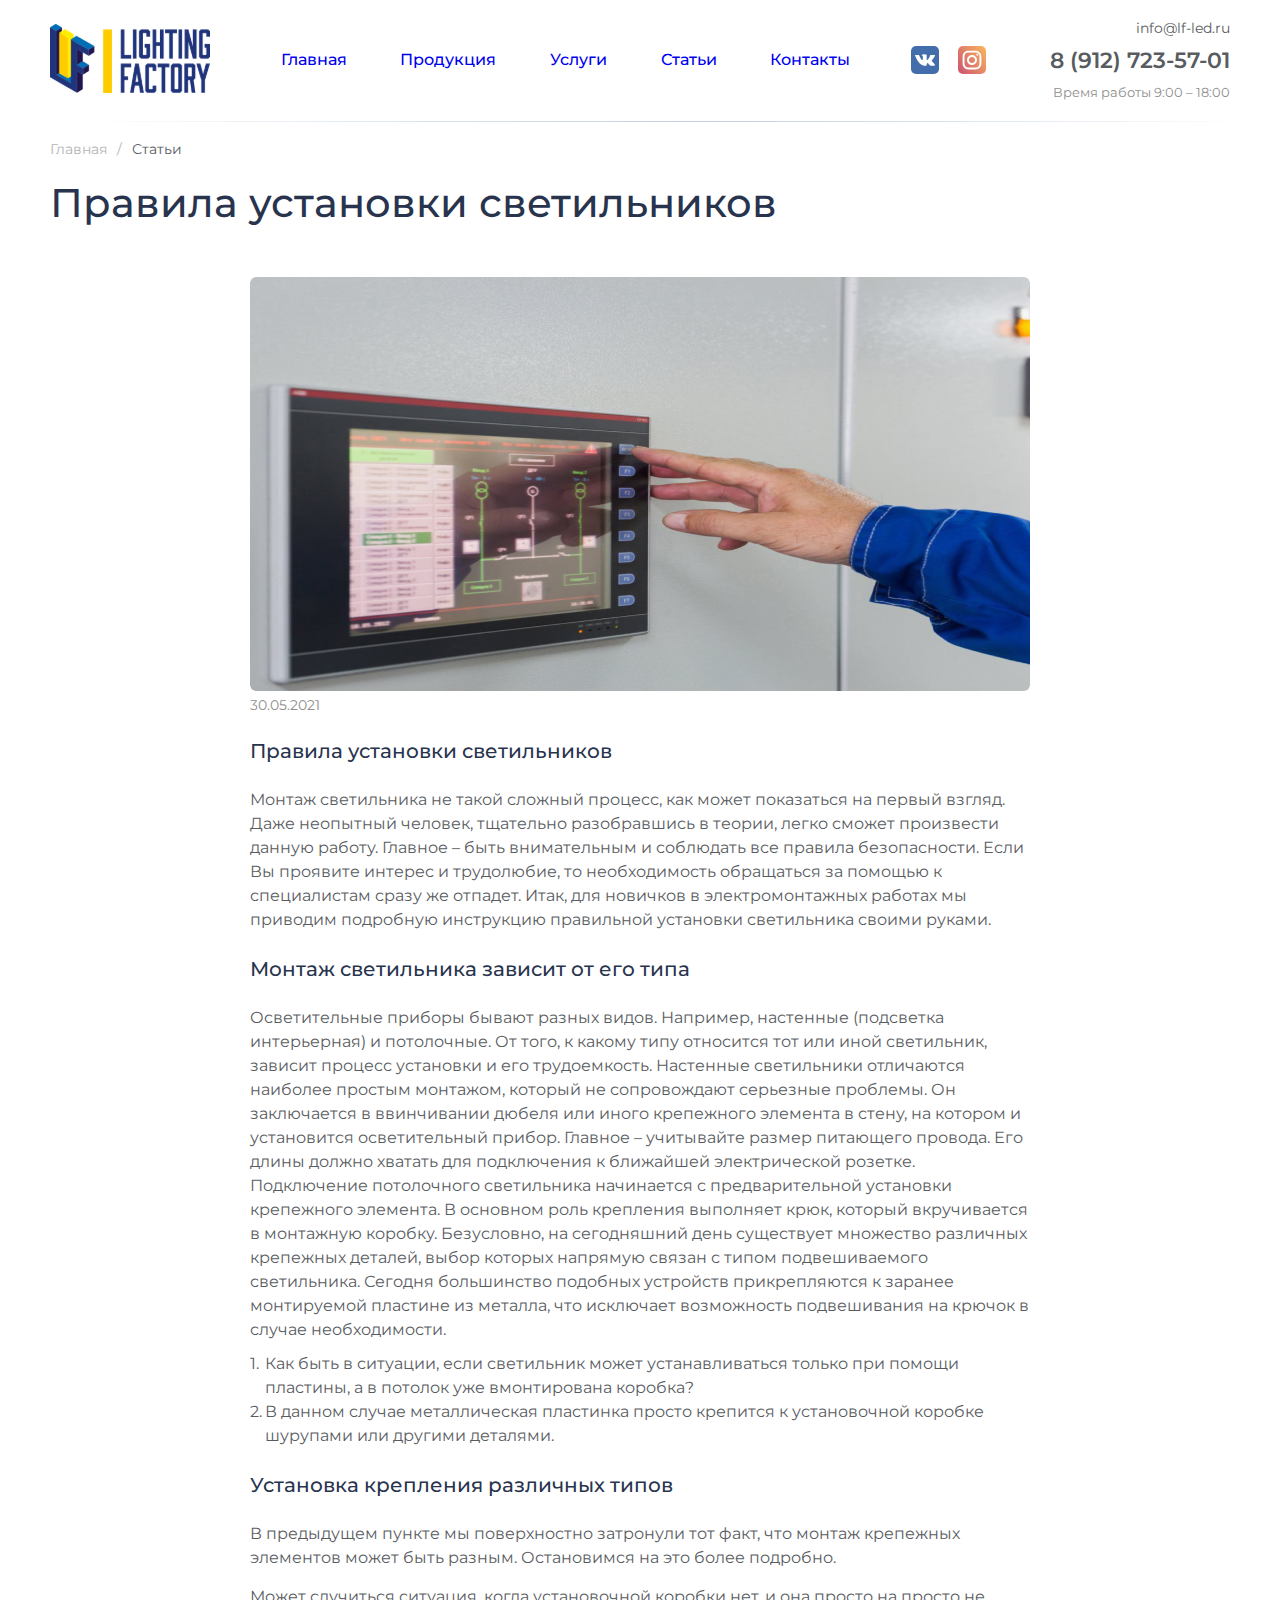
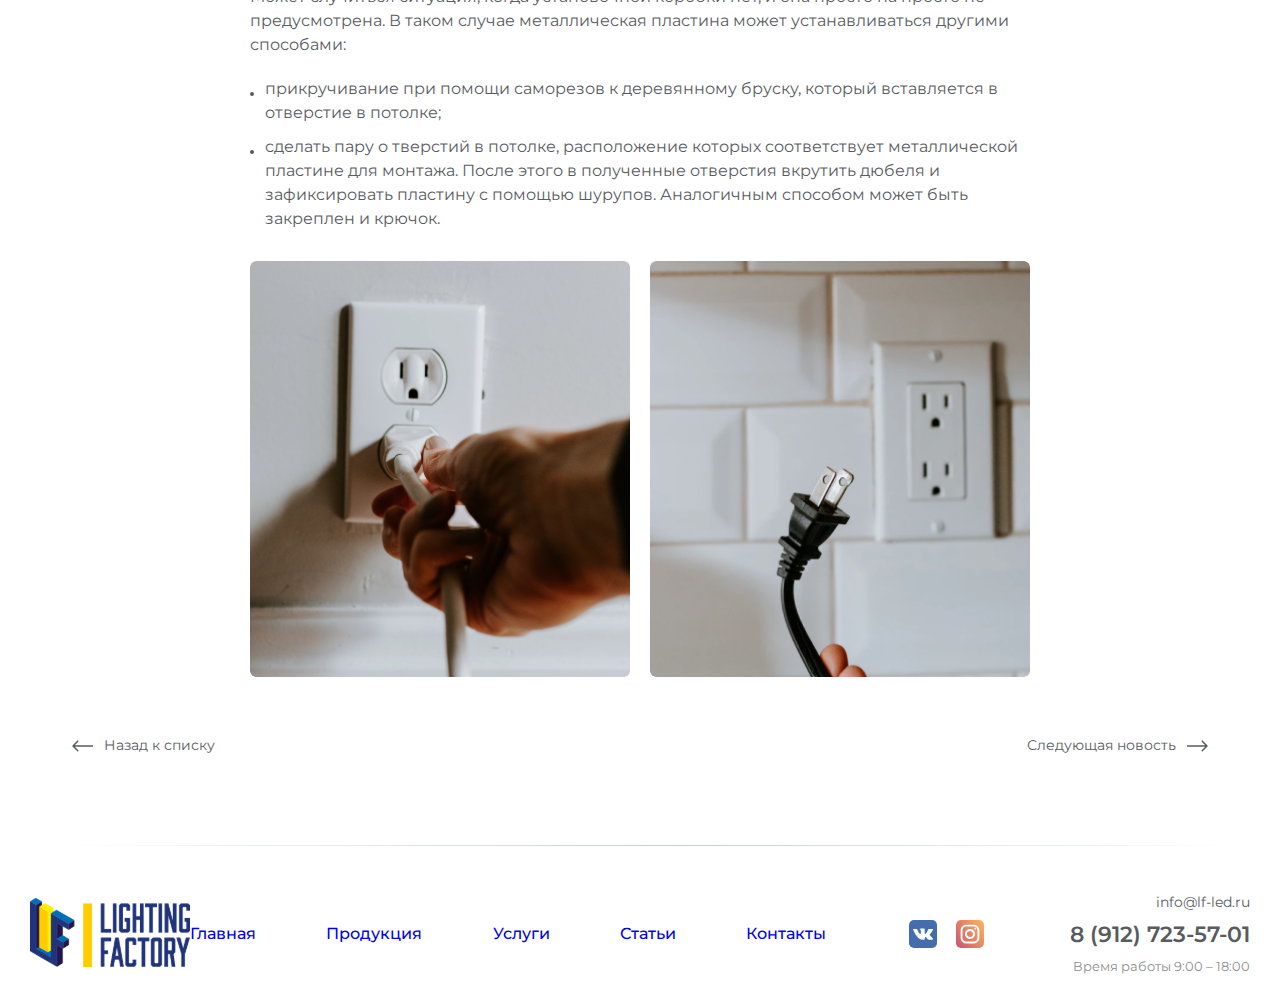
==== article.html @ 2aec1ff5 "first commit" ====
<!DOCTYPE html>
<html lang="ru">
    <head>
        <meta charset="UTF-8">
        <meta http-equiv="X-UA-Compatible" content="IE=edge">
        <meta name="viewport" content="width=device-width, initial-scale=1.0">
        <link rel="stylesheet" href="https://unpkg.com/swiper/swiper-bundle.min.css" />
        <link rel="stylesheet" href="style/style.css">
        <link rel="preconnect" href="https://fonts.googleapis.com">
        <link rel="preconnect" href="https://fonts.gstatic.com" crossorigin>
        <link href="https://fonts.googleapis.com/css2?family=Montserrat:wght@400;500;600&display=swap" rel="stylesheet">
        <title>Юнитек</title>
    </head>
    <body>
        <header>
            <div class="header-wrap wrap">
                <picture class="header-logo-desctop">
                    <source media="(min-width: 768px)" srcset="image/header/header-logo-desctop.svg">
                    <img src="image/header/header-logo-mobile.svg">
                </picture>
                <nav class="header-navigation header-navigation--close">
                    <picture class="header-logo header-mobile-none">
                        <source media="(min-width: 768px)" srcset="image/header/header-logo-desctop.svg">
                        <img src="image/header/header-logo-mobile.svg">
                    </picture>
                    <ul class="header-bavigation__list">
                        <li class="header-navigation__item"><a class="header-navigation__item--link" href="index.html">Главная</a></li>
                        <li class="header-navigation__item"><a class="header-navigation__item--link" href="product.html">Продукция</a></li>
                        <li class="header-navigation__item"><a class="header-navigation__item--link" href="services.html">Услуги</a></li>
                        <li class="header-navigation__item"><a class="header-navigation__item--link" href="articles.html">Статьи</a></li>
                        <li class="header-navigation__item"><a class="header-navigation__item--link" href="contacts.html">Контакты</a></li>
                    </ul>
                    <div class='headar-social'>
                        <a class="headar-social--link header-social--vk" href="#"></a>
                        <a class="headar-social--link header-social--inst" href="#"></a>
                    </div>
                    <div class="header-contacts">
                        <a class="header-contacts--mail" href="#">info@lf-led.ru</a>
                        <a class="header-contacts--tel" href="#">8 (912) 723-57-01</a>
                        <p class="header-contacts--time-work">Время работы 9:00 – 18:00</p>
                    </div>
                </nav>
                <a href="#" class="header-call--mobile header-mobile-none"></a> 
                <button class="header-open--nav header-mobile-none">
                    <input type="checkbox" id="checkbox1" class="checkbox1 visuallyHidden">
                    <label for="checkbox1">
                        <div class="hamburger hamburger1">
                            <span class="bar bar1"></span>
                            <span class="bar bar2"></span>
                            <span class="bar bar3"></span>
                            <span class="bar bar4"></span>
                        </div>
                    </label>
                </button>             
            </div>
        </header> 
        <main>
            <section class="bread-crumbs">
                <div class="wrap">
                    <ul class="bread-crumbs--list">
                        <li class="bread-crumbs--item"><a href='index.html'>Главная</a></li>
                        <li class="bread-crumbs--item">Статьи</li>
                    </ul>                    
                </div>
            </section>
            <h2 class="page-title wrap">Правила установки светильников</h2>
            <section class="article wrap">
                <div class="article-wrap">
                    <img class="article-page-img" src="image/article/article-header-img.png">
                    <span class="article-date">30.05.2021</span>
                    <div class="article-text-1">
                        <h2 class="aticle-header">Правила установки светильников</h2>
                        <p class="article-text">Монтаж светильника не такой сложный процесс, как может показаться на первый взгляд. Даже неопытный человек, тщательно разобравшись в теории, легко сможет произвести данную работу. Главное – быть внимательным и соблюдать все правила безопасности. Если Вы проявите интерес и трудолюбие, то необходимость обращаться за помощью к специалистам сразу же отпадет. Итак, для новичков в электромонтажных работах мы приводим подробную инструкцию правильной установки светильника своими руками.</p>
                    </div>
                    <div class="article-text-1">
                        <h2 class="aticle-header">Монтаж светильника зависит от его типа</h2>
                        <p class="article-text">Осветительные приборы бывают разных видов. Например, настенные (подсветка интерьерная) и потолочные. От того, к какому типу относится тот или иной светильник, зависит процесс установки и его трудоемкость. Настенные светильники отличаются наиболее простым монтажом, который не сопровождают серьезные проблемы. Он заключается в ввинчивании дюбеля или иного крепежного элемента в стену, на котором и установится осветительный прибор. Главное – учитывайте размер питающего провода. Его длины должно хватать для подключения к ближайшей электрической розетке. Подключение потолочного светильника начинается с предварительной установки крепежного элемента. В основном роль крепления выполняет крюк, который вкручивается в монтажную коробку. Безусловно, на сегодняшний день существует множество различных крепежных деталей, выбор которых напрямую связан с типом подвешиваемого светильника. Сегодня большинство подобных устройств прикрепляются к заранее монтируемой пластине из металла, что исключает возможность подвешивания на крючок в случае необходимости. 
                            <ul class="article-text-llist">
                                <li>Как быть в ситуации, если светильник может устанавливаться только при помощи пластины, а в потолок уже вмонтирована коробка?</li>
                                <li>В данном случае металлическая пластинка просто крепится к установочной коробке шурупами или другими деталями.</li>
                            </ul> 
                        </p>
                    </div>
                    <div class="article-text-1 ">
                        <h2 class="aticle-header">Установка крепления различных типов</h2>
                        <p class="article-text">В предыдущем пункте мы поверхностно затронули тот факт, что монтаж крепежных элементов может быть разным. Остановимся на это более подробно.</p>
                        <p class="article-text-ss">
                            Может случиться ситуация, когда установочной коробки нет, и она просто на просто не предусмотрена. В таком случае металлическая пластина может устанавливаться другими способами:
                        </p>
                        <ul class="article-text-list">
                            <li class="article-text-item">прикручивание при помощи саморезов к деревянному бруску, который вставляется в отверстие в потолке;</li>
                            <li class="article-text-item">сделать пару о тверстий в потолке, расположение которых соответствует металлической пластине для монтажа. После этого в полученные отверстия вкрутить дюбеля и зафиксировать пластину с помощью шурупов. Аналогичным способом может быть закреплен и крючок.</li>
                        </ul>
                    </div>
                    <div class="img-content">
                        <img src="image/article/content-img-1.png">
                        <img src="image/article/content-img-2.png">
                    </div>
                </div>
                <div class="pagination wrap">
                    <a class="prew-link" href="#">Назад к списку</a>
                    <a class="next-link" href="#">Следующая новость</a>
                </div>
            </section>
        </main>
        <footer class="footer" style="z-index: 1;">
            <div class="header-wrap wrap footer-wrap wrap">
                <a href="index.html">
                    <picture class="header-logo-desctop footer-logo">
                        <source media="(min-width: 768px)" srcset="image/header/header-logo-desctop.svg">
                        <img src="image/footer/logo-mobile-footer.svg">
                    </picture>                    
                </a>
                <nav class="header-navigation fooner-navigation">
                    <ul class="header-bavigation__list footer-bavigation__list">
                        <li class="header-navigation__item footer-navigation__item"><a class="header-navigation__item--link" href="index.html">Главная</a></li>
                        <li class="header-navigation__item footer-navigation__item"><a class="header-navigation__item--link" href="product.html">Продукция</a></li>
                        <li class="header-navigation__item footer-navigation__item"><a class="header-navigation__item--link" href="services.html">Услуги</a></li>
                        <li class="header-navigation__item footer-navigation__item"><a class="header-navigation__item--link" href="articles.html">Статьи</a></li>
                        <li class="header-navigation__item footer-navigation__item"><a class="header-navigation__item--link" href="contacts.html">Контакты</a></li>
                    </ul>
                    <div class='headar-social footer-social'>
                        <a class="headar-social--link header-social--vk" href="#"></a>
                        <a class="headar-social--link header-social--inst" href="#"></a>
                    </div>
                    <div class="header-contacts footer-contacts">
                        <a class="header-contacts--mail" href="#">info@lf-led.ru</a>
                        <a class="header-contacts--tel" href="#">8 (912) 723-57-01</a>
                        <p class="header-contacts--time-work">Время работы 9:00 – 18:00</p>
                    </div>
                </nav>     
            </div>
        </footer>
        <script src="https://api-maps.yandex.ru/2.1/?apikey=e1d12f77-c3d9-40bc-bcd0-ac6e558860db&lang=ru_RU" type="text/javascript"></script>
        <script src="https://unpkg.com/swiper/swiper-bundle.min.js"></script>
        <script src="https://ajax.googleapis.com/ajax/libs/jquery/2.2.0/jquery.min.js"></script>
        <script src="js/mask.js "></script>
        <script src="js/script.js"></script>
    </body>
</html>
---- style/style.css ----
html {
    width: 100%;
    overflow-x: hidden;
}

body {
    margin: 0;
    padding: 0;
    font-family: 'Montserrat', sans-serif;
    font-weight: 400;
    font-size: 16px;
    display: flex;
    justify-content: space-between;
    flex-direction: column;
    min-height: 100vh;
}

main {
    flex-shrink: 1;
}

h1, h2, h3, h4, h5, h6, p, ul, li {
    margin: 0;
    padding: 0;
    list-style: none;
}

a {
    text-decoration: none;
}

button {
    cursor: pointer;
    border: none;
    outline: none;
}

.visually-hidden:not(:focus):not(:active),
input[type="checkbox"].visually-hidden,
input[type="radio"].visually-hidden {
    position: absolute;
    width: 1px;
    height: 1px;
    margin: -1px;
    border: 0;
    padding: 0;
    white-space: nowrap;
    -webkit-clip-path: inset(100%);
            clip-path: inset(100%);
    clip: rect(0 0 0 0);
    overflow: hidden;
}

.wrap {
    max-width: 1220px;
    padding-left: 12px;
    padding-right: 12px;
    box-sizing: border-box;
    margin: 0 auto;
}

@media(min-width: 1220px){
    .wrap {
        padding-left: 20px;
        padding-right: 20px;
    }   
}
/*Header навигация*/
.header-wrap {
    position: relative;
}
@media(min-width: 968px){
    .header-wrap::after {
        position: absolute;
        content: '';
        width: 100%;
        height: 10px;
        background-image: url('../image/line-header.png');
        background-repeat: no-repeat;
        background-position: center;
        bottom: -5px;
        z-index: 3;
    }

    .footer-wrap::after {
        top: -54px;
    }
}

.header-desctop-none {
    display: none;
}
@media(min-width: 968px){
    .header-mobile-none {
        display: none;
    } 
    .header-desctop-none {
        display: block;
    }
}

.header-wrap {
    display: flex;
    justify-content: space-between;
    padding-top: 10px;
    align-items: center;
    padding-bottom: 10px;
}

@media(min-width: 768px){
    .header-wrap {
        padding-top: 20px;
        padding-left: 20px;
        padding-right: 20px;
        padding-bottom: 21px;
    }   
}

.header-navigation {
    position: absolute;
    width: 100%;
    top: 0;
    left: 0;
    background-color: #FFFFFF;
    padding-top: 10px;
    padding-bottom: 30px;
    z-index: 3;
    transition: all 0.6s;
}

@media(max-width: 968px) {
.header-navigation--close {
    transform: translateY(-1000px);
}    
}

.header-navigation--open {
    transform: translateY(0px);
}

@media(min-width: 968px){
    .header-navigation {
        display: block;
       position: static; 
       display: flex;
       justify-content: space-between;
        align-items: center;
       margin: 0;
       padding: 0;
    }
}

.header-bavigation__list {
    margin-top: 30px;
}

@media(min-width: 968px){
    .header-bavigation__list {
        width: 60%;
        justify-content: space-between;
        display: flex;
        margin-top: 0;
    }
}

.header-navigation__item:not(:nth-child(1)) {
    margin-top: 20px;
}

@media(min-width: 968px){
    .header-navigation__item:not(:nth-child(1)) {
        margin-top: 0px;
    }
}

.header-navigation__item--link {
    font-weight: 500;
    font-size: 16px;
    line-height: 20px;
    text-align: center;
    display: block;
}

.headar-social {
    width: 90px;
    margin: 0 auto;
    display: flex;
    justify-content: space-between;
    margin-top: 25px;
}

@media(min-width: 968px){
    .headar-social {
        width: 75px;
        margin: 0;
        display: flex;
        justify-content: space-between;
        margin-top: 0px;
    }
}

.headar-social--link {
    display: block;
    width: 28px;
    height: 28px;
}

.header-social--vk {
    background-image: url('../image/header/vk-icon.svg');
}

.header-social--inst {
    background-image: url('../image/header/inst-icon.svg');
}

.header-contacts {
    width: 184px;
    display: flex;
    flex-direction: column;
    text-align: center;
    margin: 0 auto;
    margin-top: 25px;
}

@media(min-width: 968px){
    .header-contacts {
        display: flex;
        flex-direction: column;
        text-align: right;
        margin: 0;
    }
}

.header-contacts--mail {
    font-size: 14px;
    line-height: 17px;
    color: #595C5F;
}

.header-contacts--tel {
    font-weight: 600;
    font-size: 22px;
    line-height: 27px;
    color: #595C5F;
    margin-top: 10px;
}

.header-contacts--time-work {
    font-size: 13px;
    line-height: 16px;
    color: #8F8F8F;
    margin-top: 10px;
}

.header-call--mobile {
    width: 17px;
    height: 17px;
    background-image: url('../image/header/header-caall-icon.svg');
    background-repeat: no-repeat;
    background-position: center;
    margin-left: auto;
    margin-right: 10%;
    margin-top: 5px;
}

.header-logo-desctop {
    margin-right: 6%;
}

/*Button открыть навигацию*/
/* СТИЛИЗАЦИЯ КНОПКИ МЕНЮ  */
/* GENERAL STYLES */

.header-open--nav {
    background-color: inherit;
    height: 30px;
}
.visuallyHidden {
    position: absolute; 
    overflow: hidden; 
    clip: rect(0 0 0 0); 
    height: 1px; width: 1px; 
    margin: -1px; padding: 0; border: 0; 
}
.hamburger {
    width: 30px;
    height: 15px;
    position: relative;
    background-color: inherit;
}

.hamburger .bar {
    padding: 0;
    width: 30px;
    height: 4px;
    background: #28344D;
    display: block;
    border-radius: 4px;
    transition: all 0.4s ease-in-out;
    position: absolute; 
    z-index: 3;
}

.bar2,
.bar3 {
    top: 13.5px;
}

.bar3 {
    right: 0;
}

.bar4 {
    bottom: 4px;
}
.checkbox1:checked + label > .hamburger1 > .bar1{
    transform: rotate(45deg);
    width: 30px;
    top: 6px;
    left: 0;
}

.checkbox1:checked + label > .hamburger1 > .bar2 {
    transform: translateX(-20px);
    background-color: transparent;
}

.checkbox1:checked + label > .hamburger1 > .bar3 {
    transform: translateX(20px);
    background-color: transparent;
}

.checkbox1:checked + label > .hamburger1 > .bar4 {
    transform: rotate(-45deg);
    width: 30px;
}

/*preview Slider*/
.preview-slide {
    position: relative;
}
.swiper-slide--preview-slide {
    padding-top: 141px;
    padding-bottom: 142px;
    background-size: cover;
    background-repeat: no-repeat;
    background-position: center;
    pointer-events: none;
}

@media(min-width: 768px){
    .swiper-slide--preview-slide {
        padding-top: 227px;
        padding-bottom: 227px;
    }    
}

.slide-1 {
    background-image: url('../image/slideHeader/Slide-1.jpg');
}

.slide-2 {
    background-image: url('../image/slideHeader/Slide-2.jpg');
}

.slide-3 {
    background-image: url('../image/slideHeader/Slide-3.jpg');
}

.slide-4 {
    background-image: url('../image/slideHeader/Slide-4.jpg');
}

.slide-header {
    font-weight: 600;
    font-size: 32px;
    line-height: 39px;
    text-align: center;
    color: #28344D;
    margin: 0 auto;
    max-width: 600px;
}

@media(min-width: 768px){
    .slide-header {
        max-width: 700px;
        font-size: 45px;
        line-height: 73px;
    }  
}

@media(min-width: 1220px){
    .slide-header {
        max-width: 1000px;
        font-size: 60px;   
    }  
}


.preview-slide--pagination {
    bottom: 300px;
}
.preview-slide--pagination .swiper-pagination-bullet{
    width: 30px;
    height: 4px;
    background: #B4B4B4;
    border-radius: 10px;
}

.preview-slide--pagination .swiper-pagination-bullet.swiper-pagination-bullet-active{
    background: #326CB2;
}

/*OUT-PRODUCT*/
.our-products__wrap-header {
    font-weight: 500;
    font-size: 26px;
    line-height: 32px;
    text-align: center; 
    color: #28344D;
}

@media(min-width: 768px) {
    .our-products__wrap-header {
        font-size: 40px;
        line-height: 49px;
    }   
}

.our-products {
    padding-top: 60px;
    padding-bottom: 60px;
}

@media(min-width: 768px) {
    .our-products {
        padding-top: 90px;
        padding-bottom: 90px;
    }    
}

.our-products__item--text {
    font-weight: 500;
    font-size: 14px;
    line-height: 17px;
    text-align: center;
    color: #28344D;
    margin-top: 10px;
}

@media(min-width: 768px) {
    .our-products__item--text {
        margin-top: 20px;
    } 
}

@media(min-width: 768px) {
    .our-products__item--text {
        font-size: 20px;
        line-height: 24px;
    }    
}

.our-products__item--img {
    width: 100%;
    height: auto;
    display: block;
    margin: 0 auto;
}

.our-products__list {
    display: grid;
    grid-template-columns: 1fr 1fr;
    gap: 12px;
    margin: 0 auto;
    max-width: 620px;
    margin: 0 auto;
    margin-top: 20px;
} 

@media(min-width: 768px) {
    .our-products__list {
        margin-top: 35px;
    }
}

@media(min-width: 1100px) {
    .our-products__list {
        gap: 20px;
        grid-template-columns: 1fr 1fr 1fr 1fr; 
        max-width: 100%;
        width: auto;
    }
}

.our-products__item {
    padding-top: 10px;
    padding-bottom: 10px;
    padding-right: 2px;
    padding-left: 2px;
    background: #F2F5F9;
    border-radius: 6px;
    max-width: 280px;
}

.our-products__item--text-desctop {
    display: none;
}

@media(min-width: 363px) {
    .our-products__item--text-desctop {
        display: block;
    }

    .our-products__item--text-mobile {
        display: none;
    }
}

@media(min-width: 768px) {
    .our-products__item {
        padding: 20px;
    }
}

/*SERVICES PROVIDED*/

.services-provided {
    padding-top: 40px;
    padding-bottom: 40px;
    background-image: url('../image/services-provided/services-provided-fon.jpg');
    background-repeat: no-repeat;
    background-size: cover;
    background-position: center;
}

.services-provided--header {
    font-weight: 500;
    font-size: 26px;
    line-height: 32px;
    text-align: center;
    color: #28344D;
}

@media(min-width: 768px) {
    .services-provided--header {
        font-size: 40px;
        line-height: 49px;
    }
}

@media(min-width: 768px) {
    .services-provided {
        padding-top: 90px;
        padding-bottom: 90px;
    }
}

.services-provided-swiper--card {
    width: 120px;
}

@media(min-width: 400px) {
    .services-provided-swiper--card {
        width: auto;
    }
}

.services-provided-slide--text {
    font-weight: 500;
    font-size: 14px;
    line-height: 17px;
    text-align: center;
    color: #28344D;
    margin-top: 10px;
}

.services-provided-slide--img {
    width: 100%;
    height: auto;
    border-radius: 6px;
    filter: drop-shadow(0px 0px 24px rgba(40, 52, 77, 0.1));
}

@media(min-width: 768px) {
    .services-provided-slide--text {
        font-size: 20px;
        line-height: 24px;
        margin-top: 20px;
    } 
}

@media(min-width: 1220px) {
    .services-provided-slide--text {
        margin-top: 35px;
    } 
}

.services-provided-container {
    width: 320px;
    margin-top: 20px;
}

@media(min-width: 400px) {
    .services-provided-container {
        width: 100%;
    }
}

@media(min-width: 768px) {
    .services-provided-container {
        margin-top: 35px;
    }
}

/*ABOUT*/

.about {
    padding-top: 60px;
    padding-bottom: 60px;
}

@media(min-width: 768px) {
    .about {
        padding-top: 90px;
        padding-bottom: 90px;
    }
}

.about-header {
    font-weight: 500;
    font-size: 26px;
    line-height: 32px;
    text-align: center;
    color: #28344D;
}

@media(min-width: 768px) {
    .about-header {
        font-size: 40px;
        line-height: 49px;
        text-align: left;
    }
}

.about-subtitle {
    font-weight: 500;
    font-size: 14px;
    line-height: 150%;
    text-align: center;
    color: #595C5F;
    margin-top: 20px;
    display: block;
}

@media(min-width: 768px) {
    .about-subtitle {
        font-size: 16px;
        line-height: 150%;
        text-align: left;
        margin-top: 35px;
    }
}

.about-text {
    font-weight: 400;
    font-size: 14px;
    line-height: 150%;
    text-align: center;
    color: #595C5F;
    margin-top: 10px;
}

@media(min-width: 768px) {
    .about-text {
        font-size: 16px;
        line-height: 150%;
        text-align: left;
        margin-top: 10px;   
    }
}

.about-img {
    display: block;
    margin: 0 auto;
    margin-top: 20px;
    width: 100%;
    max-width: 400px;
    height: auto;
}

@media(min-width: 768px) {
    .about-img {
        margin-top: 0px;
        margin: 0;
        margin-left: auto;
        width: 300px;
    }
}

@media(min-width: 980px) {
    .about-img {
        margin-top: 0px;
        margin: 0;
        margin-left: auto;
        width: 100%;
        max-width: 480px;
    }
}

@media(min-width: 768px) {
    .about-wrap {
        display: flex;
    }
    .about-content {
        max-width: 580px;
    }
}

/*CONTACTS*/
.contacts {
    padding-top: 40px;
    padding-bottom: 40px;
    background-image: url('../image/contacts-index/contacts-fon.jpg');
    background-repeat: no-repeat;
    background-size: cover;
    background-position: center;
}

@media(min-width: 768px) {
    .contacts {
        padding-top: 90px;
        padding-bottom: 90px;
    }
}

.call-form--header {
    font-weight: 500;
    font-size: 20px;
    line-height: 24px;
    text-align: center;
    color: #595C5F;
}

@media(min-width: 768px) {
    .call-form--header {
        font-size: 25px;
        line-height: 30px;
        text-align: left;
    }
}

.contact-input::placeholder {
    font-weight: 400;
    font-size: 16px;
    line-height: 150%;
    color: #B4B4B4;
}

.contact-input {
    font-weight: 400;
    font-size: 16px;
    line-height: 150%;
    color: #B4B4B4;
    padding: 10px 20px;
    padding-right: 10px;
    background: #FFFFFF;
    box-shadow: inset 0px 0px 14px rgba(0, 0, 0, 0.1);
    border-radius: 6px;
    border: none;
    outline: none;
    margin-top: 10px;
}

.contact-input--name {
    margin-top: 20px;
}

@media(min-width: 768px) {
    .contact-input {
        padding-top: 14px;
        padding-bottom: 14px;
        margin-top: 15px;
    }

    .contact-input--name {
        margin-top: 25px;
    }
}

.call-form {
    display: flex;
    flex-direction: column;
    padding: 30px 12px;
    background: #FFFFFF;
    border: 1px solid #E5E5E5;
    box-shadow: 0px 0px 9px rgba(0, 0, 0, 0.1);
    border-radius: 6px;
    box-sizing: border-box;
    max-width: 380px;
    margin: 0 auto;
}

@media(min-width: 768px) {
    .call-form {
        padding-left: 20px;
        padding-right: 20px;
    }
}

@media(min-width: 800px) {
    .call-form {
        margin: 0;
    }
}
.contacts-politic-wrap {
    display: flex;
    margin-top: 10px;
    position: relative;
}

@media(min-width: 768px) {
    .contacts-politic-wrap {
        margin-top: 15px;
    }
}

.politic-lable {
    font-weight: 400;
    font-size: 12px;
    line-height: 15px;   
    color: #595C5F;
    opacity: 0.8;
    padding-left: 25px;
    position: relative;
}

.politic-lable::before {
    position: absolute;
    content: "";
    width: 16px;
    height: 16px;
    left: 0px;
    top: 0px;
    border: 1px solid #4FCF22;
    border-radius: 5px;
}
  
.contacts-politic-checked:checked + label::after {
    position: absolute;
    content: "";
    width: 16px;
    height: 16px;
    left: 3px;
    top: 3px;
    background-image: url('../image/contacts-index/politicy-checed.svg');
    background-repeat: no-repeat;
}

.politic-lable a{
    text-decoration: underline;
    color: #595C5F;
}

@media(min-width: 768px) {
    .politic-lable {
        font-size: 14px;
        line-height: 17px;
    }
}

.contacts-button {
    margin-top: 15px;
    background: #FFEB0C;
    box-shadow: 0px 2px 0px #F5A950;
    border-radius: 6px;
    font-weight: 500;
    font-size: 16px;
    line-height: 20px;
    color: #595C5F;
    padding: 16px;
    box-sizing: border-box;
}

.map-contacts {
    width: 100%;
    height: 296px;
    background-color: red;
    margin-top: 30px;
}

@media(min-width: 800px) {
    .map-contacts {
        width: 50%;
        height: 296px;
        background-color: red;
        margin-top: 30px;
        margin: 0 auto;
        height: 467px;
    }
}

@media(min-width: 1220px) {
    .map-contacts {
        width: 780px;
        margin: 0;
        margin-left: auto;
        margin-top: auto;
    }
}

@media(min-width: 800px) {
    .contacts-wrap {
        display: flex;
    }
}

/*FOOTER*/
.footer {
    padding-top: 30px;
    padding-bottom: 30px;
    padding-left: 10px;
    padding-right: 10px;
}

@media(min-width: 768px) {
    .footer {
        padding-top: 50px;
        padding-bottom: 20px;
        padding-left: 20px;
        padding-right: 20px;
    }
}

@media(max-width: 968px) {
    .fooner-navigation {
        display: block;
        position: relative;
    }
    .footer-wrap {
        display: flex;
    }
    .footer-bavigation__list {
        display: flex;
        margin-top: 0;
        width: 100%;
        justify-content: space-between;
        margin-top: 21px;
    }
    .footer-navigation__item:not(:nth-child(1)) {
        margin-top: 0;
    }
    .footer-logo {
        margin-left: 30px;
        margin-bottom: auto;
    }
    .footer-contacts {
        margin: 0;
        margin-top: 20px;
        margin-left: auto;
    }
    .footer-social {
        margin: 0;
        margin-left: auto;
        margin-right: 45px;
        margin-top: 40px;
    }
}

.footer-wrap {
    padding: 0;
}

@media(max-width: 768px) {
    .footer-bavigation__list {
        margin-top: 0px;
    }
}

@media(max-width: 660px) {
    .footer-bavigation__list {
        flex-direction: column;
        margin-top: 40px;
    }

    .footer-wrap {
        flex-direction: column;
    }

    .footer-navigation__item:not(:nth-child(1)) {
        margin-top: 35px;
    }

    .footer-contacts {
        margin: 0 auto;
        margin-top: 40px;
    }
    .footer-social {
        margin: 0 auto;
        margin-top: 40px;
    }
}

/*СТРАНИЦА PRODUCTION*/

.bread-crumbs {
    padding-top: 10px;
    padding-bottom: 20px;
}

@media(min-width: 768px) {
    .bread-crumbs {
        padding-top: 20px;
    }
}

.bread-crumbs--list {
    display: flex;
}

.bread-crumbs--item {
    margin-right: 10px;
    color: #595C5F;
    font-size: 12px;
    line-height: 15px;
    font-weight: 400;
}

.bread-crumbs--item a {
    font-weight: 400;
    font-size: 12px;
    line-height: 15px;
    color: #B4B4B4;
    padding-right: 15px;
    position: relative;
}
.bread-crumbs--item a::before {
    position: absolute;
    content: '/';
    width: 5px;
    height: 5px;
    right: 0;
}

@media(min-width: 768px) {
    .bread-crumbs--item a{
        font-size: 14px;
        line-height: 17px;
    }

    .bread-crumbs--item {
        font-size: 14px;
        line-height: 17px;
    }
}

.page-title {
    font-weight: 500;
    font-size: 26px;
    line-height: 32px;
    text-align: center;
    color: #28344D;
    margin-bottom: 30px;
}

@media(min-width: 768px) {
    .page-title {
        font-size: 40px;
        line-height: 49px;
        text-align: left;
        margin-bottom: 50px;
    }    
}

.production-item {
    margin: 0 auto;
    padding-top: 60px;
    padding-bottom: 60px;
}

.production-item:nth-child(1) {
    padding-top: 0px;
}

.production-item:nth-child(2n) {
    padding-top: 30px;
    padding-bottom: 30px;
    background: linear-gradient(0deg, rgba(242, 245, 249, 0.5), rgba(242, 245, 249, 0.5)), #FFFFFF;
    box-shadow: 100% 0px;
    position: relative;
}


@media(min-width: 768px) {
    .production-item {
        padding-top: 90px;
        padding-bottom: 90px;
    }

    .production-item--wrap {
        display: flex;
        align-items: center;
    }
    
    .production-item:nth-child(1) {
        padding-top: 0px;
    }
    
    .production-item:nth-child(2n) .production-item--wrap {
        flex-direction: row-reverse;
        justify-content: space-between;
    }
}

@media(min-width: 768px) {
    .production-item {
        max-width: 100%;
        width: 100%;
        margin: 0;
    }   
}

.production-item--header {
    font-weight: 500;
    font-size: 20px;
    line-height: 24px;
    text-align: center;
    color: #28344D;
    margin-top: 20px;
}

@media(min-width: 768px) {
    .production-item--header {
        font-size: 25px;
        line-height: 30px;
        margin-top: 0;
        text-align: left;
    } 
}

.production-item--text {
    font-weight: 400;
    font-size: 14px;
    line-height: 150%;
    text-align: center;
    color: #595C5F;
    margin-top: 15px;
}

@media(min-width: 768px) {
    .production-item--text {
        font-size: 16px;
        line-height: 150%;
        margin-top: 35px;
        text-align: left;
    }
}

.production-item--link {
    width: 100%;
    padding: 14px 5px;
    box-sizing: border-box;
    display: block;
    border: 1px solid #28344D;
    box-sizing: border-box;
    border-radius: 6px;
    text-align: center;
    font-weight: 500;
    font-size: 16px;
    line-height: 20px;
    margin-top: 15px;
}

@media(min-width: 768px) {
    .production-item--link {
        width: 175px;
        margin-top: 35px;
    }
}

.production-item-block-text {
    max-width: 480px;
    margin: 0 auto;
}

@media(min-width: 768px) {
    .production-item-block-text {
        padding-top: 0px;
    }
}

.production-item--img {
    display: block;
    margin: 0 auto;
}

@media(min-width: 768px) {
    .production-item--img {
        max-width: 580px;
        width: 100%;
        height: auto;
    }
}

/*Страницы услуги SECVICEC*/
.services {
    padding-bottom: 60px;
}

.services-item--text {
    font-size: 14px;
    line-height: 17px;
    text-align: center;
    color: #28344D;
    margin-top: 10px;
    max-width: 270px;
    margin: 0 auto;
} 

@media(min-width: 768px) {
    .services-item--text {
        font-size: 20px;
        line-height: 24px;
        margin-top: 35px;
    }

    .services {
        padding-bottom: 90px;
    }
}

.services-item--img {
    width: 100%;
    height: auto;
    box-shadow: 0px 0px 24px rgba(40, 52, 77, 0.1);
    border-radius: 6px;
}

.services-list {
    display: grid;
    grid-template-columns: 1fr 1fr;
    grid-column-gap: 12px;
    grid-row-gap: 20px;
}

@media(min-width: 768px) {
    .services-list {
        grid-template-columns: 1fr 1fr 1fr;
    }
}

/*Внутреняя страцница SERVICEC*/
.service-img {
    width: 100%;
    max-width: 580px;
    height: auto;
    margin: 0 auto;
    display: block;
}
.service-content {
    font-weight: 400;
    font-size: 16px;
    line-height: 150%;
    color: #595C5F;
}

.service-content-1 {
    margin-top: 20px;
}

.service-content-2 {
    font-weight: 600;
    margin-top: 40px;
    display: block;
}

.service-content-3 {
    margin-top: 20px;
}

.service-content--list {
    margin-top: 15px;
}

.service {
    padding-bottom: 60px;
}   

@media(min-width: 968px) {
    .service {
        display: flex;
        flex-direction: row-reverse;
        justify-content: space-between;
        padding-bottom: 90px;
    }    

    .service-content {
        max-width: 580px;
    }

    .service-content-2 {
        margin-top: 35px;
    }

    .service-content-1 {
        margin-top: 0px;
    }
}

.service-content--button {
    margin: 0 auto;
    font-family: 'Montserrat', sans-serif;
    width: 300px;
    padding-top: 16px;
    padding-bottom: 16px;
    background: #FFEB0C;
    box-shadow: 0px 2px 0px #F5A950;
    border-radius: 6px;
    margin-top: 35px;
    font-weight: 500;
    font-size: 16px;
    line-height: 20px;
    color: #595C5F;
    display: block;
}

@media(min-width: 968px) { 
    .service-content--button {
        margin: 0;
        margin-top: 35px;
    } 
}

/*Блок конгтакты на внутреней странице услуги*/

.service-consultation {
    padding-top: 30px;
    padding-bottom: 30px;
    background-image: url('../image/service/service-fon.jpg');
    background-repeat: no-repeat;
    background-size: cover;
    background-position: center;
}

@media(min-width: 768px) { 
    .service-consultation {
        padding-top: 50px;
        padding-bottom: 50px;
    }
}

.service-consultation--header {
    font-weight: 500;
    font-size: 20px;
    line-height: 24px;
    text-align: center;
    color: #28344D;
    max-width: 376px;
    margin: 0 auto;
}

@media(min-width: 768px) { 
    .service-consultation--header {
        font-size: 25px;
        line-height: 30px;
    }
}

.service-consultation--subtitle {
    font-weight: 400;
    font-size: 14px;
    line-height: 150%;
    text-align: center;
    color: #414141;
    margin-top: 20px;
    max-width: 350px;
    display: block;
    margin: 0 auto;   
}

@media(min-width: 768px) { 
    .service-consultation--subtitle {
        margin-top: 25px;
        font-size: 16px;
        line-height: 150%;
    }
}

.service-consultation--form {
    width: 296px;
    margin: 0 auto;
    margin-top: 20px;
}

@media(min-width: 768px) { 
    .service-consultation--form {
        margin-top: 25px;
        width: 340px;
    }
}

.consultation-form--input::placeholder {
    font-weight: 400;
    font-size: 16px;
    line-height: 150%; 
    color: #B4B4B4;
}

.consultation-form--input {
    font-weight: 400;
    font-size: 16px;
    line-height: 150%; 
    color: #B4B4B4;
    width: 100%;
    padding: 10px 20px;
    padding-right: 10px;
    background: #FFFFFF;
    box-shadow: inset 0px 0px 14px rgba(0, 0, 0, 0.1);
    border-radius: 6px;
    border: none;
    outline: none;
    box-sizing: border-box;
}

.consultation-form--input-tel {
    margin-top: 10px;
}

.consultation-form--input-email {
    margin-top: 10px;
}

.consultation-form--input-comments {
    resize: none;
    width: 100%;
    height: 120px;
    box-sizing: border-box;
    padding: 10px 20px;
    padding-right: 10px;
    font-weight: normal;
    font-size: 16px;
    line-height: 150%;
    color: #B4B4B4;
    background: #FFFFFF;
    border: 1px solid rgba(229, 229, 229, 0.5);
    box-sizing: border-box;
    box-shadow: inset 0px 0px 14px rgba(0, 0, 0, 0.1);
    border-radius: 6px;
    font-family: 'Montserrat', sans-serif;
    margin-top: 10px;
    outline: none;
}

.consultation-form--input-comments::placeholder {
    font-weight: normal;
    font-size: 16px;
    line-height: 150%;
    font-family: 'Montserrat', sans-serif;
    color: #B4B4B4;
}

@media(min-width: 768px) { 
    .service-consultation--form {
        margin-top: 25px;
    }

    .consultation-form--input {
        padding: 14px 20px;
        padding-right: 10px;
        color: #8F8F8F;
    }

    .consultation-form--input::placeholder {
        color: #8F8F8F;
    }

    .consultation-form--input-tel {
        margin-top: 15px;
    }   
    
    .consultation-form--input-email {
        margin-top: 15px;
    }

    .consultation-form--input-comments {
        margin-top: 15px;
        padding-top: 14px;
        color: #8F8F8F;
    }
    
    .consultation-form--input-comments::placeholder {
        color: #8F8F8F;
    }
}   

.consultation-form--submit {
    font-family: 'Montserrat', sans-serif;
    width: 100%;
    margin-top: 15px;
    padding: 16px 10px;
    box-sizing: border-box;
    background: #FFEB0C;
    box-shadow: 0px 2px 0px #F5A950;
    border-radius: 6px;
    font-weight: 500;
    font-size: 16px;
    line-height: 20px;
    color: #595C5F;
}

/*СТРАНИЦА КОНТАКТЫ*/
.contact {
    background-image: url('../image/contacts/conact-fon.jpg');
    background-position: center;
    background-repeat: no-repeat;
    background-size: cover;
    padding-bottom: 30px;
}

@media(min-width: 768px) { 
    .contact {
        padding-bottom: 0px;
    }
}
.contact-form {
    width: 100%;
    max-width: 380px;
    margin: 0 auto;
    box-sizing: border-box;
    padding: 30px 12px;
    background: #FFFFFF;
    border: 1px solid #E5E5E5;
    box-shadow: 0px 0px 24px rgba(40, 52, 77, 0.1);
    border-radius: 6px;
    margin-top: 60px;
}

@media(min-width: 768px) { 
    .contact-form {
        padding-left: 20px;
        padding-right: 20px;
        transform: translateY(-100px);
    }

    .contact-wrap {
        display: flex;
        justify-content: space-between;
    }
}

.contact-item--title {
    font-weight: 400;
    font-size: 16px;
    line-height: 150%;
    color: #B4B4B4;
}

.contact-item--link {
    font-weight: 500;
    font-size: 20px;
    line-height: 24px;    
    color: #595C5F;
    margin-top: 11px;
    display: block;
}

@media(min-width: 768px) { 
    .contact-item--link {
        font-size: 25px;
        line-height: 30px;
    }  
}

.contact-item--social-link {
    display: flex;
    justify-content: space-between;
    width: 100px;
    margin-top: 11px;
}

.contact-item--social-link a{
    display: block;
    width: 40px;
    height: 40px;
    background-repeat: no-repeat;
    background-size: contain;
    background-position: center;
}

.contact-item--social-link-vk {
    background-image: url('../image/contacts/vk.svg');
}
.contact-item--social-link-in {
    background-image: url('../image/contacts/inst.svg');
}

.contact-item--text {
    font-weight: 500;
    font-size: 20px;
    line-height: 24px;
    color: #595C5F;
    margin-top: 11px;
}

@media(min-width: 768px) { 
    .contact-item--text {
        font-size: 25px;
        line-height: 30px;
    }  
}

.contact-item-link-requisites {
    font-weight: 400;
    font-size: 16px;
    line-height: 20px;
    color: #326CB2;
    text-decoration: underline;
}

.contact-form-header {
    font-weight: 500;
    font-size: 20px;
    line-height: 24px;
    text-align: center;
    color: #595C5F;
}

@media(min-width: 768px) { 
    .contact-form-header {
        font-size: 25px;
        line-height: 30px;
        text-align: left;
    }
}

.contact-input::placeholder {
    font-weight: 400;
    font-size: 16px;
    line-height: 150%; 
    color: #B4B4B4;
}

.contact-input {
    font-weight: 400;
    font-size: 16px;
    line-height: 150%; 
    color: #B4B4B4;
    width: 100%;
    box-sizing: border-box;
    padding: 10px 20px;
    padding-right: 10px;
    background: #FFFFFF;
    box-shadow: inset 0px 0px 14px rgba(0, 0, 0, 0.1);
    border-radius: 6px;
}

@media(min-width: 768px) { 
    .contact-input {
        padding-top: 14px;
        padding-bottom: 14px;
    }
}

.contact-form-submit {
    width: 100%;
    box-sizing: border-box;
    background: #FFEB0C;
    box-shadow: 0px 2px 0px #F5A950;
    border-radius: 6px;
    padding-top: 16px;
    padding-bottom: 16px;
    font-family: 'Montserrat', sans-serif;
    margin-top: 15px;
}


.contact-item {
    display: flex;
    flex-direction: column;
    margin-top: 30px;
}

@media(min-width: 768px) { 
    .contact-item {
        margin-top: 26px;
    }
}

.wrap-map-contact {
    width: 92%;
    height: 177px;
    margin: 0 auto;
    box-sizing: border-box;
    border: 3px solid #FFEB0C;
    border-radius: 6px;
    margin-top: 30px;
}

@media(min-width: 768px) { 
    .wrap-map-contact {
        width: 100%;
        height: 345px;
        border: none;
    }
}

@media(min-width: 1220px) { 
    .wrap-map-contact {
        width: 100%;
        height: 745px;
    }
}

/*СТРАНИЦА СТАТЬИ*/
.articles {
    padding-bottom: 60px;
}

@media(min-width: 768px) { 
    .articles {
        padding-bottom: 90px;
    } 
}

.articles-item--img {
    width: 100%;
    height: auto;
    border-radius: 6px;
}

.articles-item--date {
    font-weight: 400;
    font-size: 14px;
    line-height: 17px;
    color: #8F8F8F;
    display: block;
    margin-top: 10px;
}

.articles-item--header {
    font-weight: 500;
    font-size: 16px;
    line-height: 20px;
    color: #28344D;
    margin-top: 5px;
}

@media(min-width: 768px) { 
    .articles-item--header {
        font-size: 20px;
        line-height: 24px;
        margin-top: 10px ;
    }
}

.articles-item--text {
    font-weight: 400;
    font-size: 14px;
    line-height: 150%;
    color: #595C5F;
    margin-top: 5px;
}

@media(min-width: 768px) { 
    .articles-item--text {
        font-size: 16px;
        line-height: 150%;
        margin-top: 10px;
    }
}

.articles-list {
    display: grid;
    grid-template-columns: 1fr 1fr;
    grid-column-gap: 12px;
    grid-row-gap: 30px;
}

@media(min-width: 768px) { 
    .articles-list {
        grid-template-columns: 1fr 1fr 1fr;
        grid-column-gap: 20px;
    }
}

@media(min-width: 1220px) { 
    .articles-list {
        grid-template-columns: 1fr 1fr 1fr 1fr;
    }
}

.articles-button {
    padding-top: 14px;
    padding-bottom: 14px;
    width: 300px;
    border: 1px solid #28344D;
    box-sizing: border-box;
    border-radius: 6px;
    outline: none;
    background-color: inherit;
    font-weight: 500;
    font-size: 16px;
    line-height: 20px;
    color: #28344D;
    font-family: 'Montserrat', sans-serif;
    display: block;
    margin: 0 auto;
    margin-top: 16px;
}

@media(min-width: 768px) { 
    .articles-button {
        margin-top: 90px;
    }
}

/*ВНУТРЕННЯЯ СТРАНИЦА СТАТЬИ*/
.article {
    padding-bottom: 60px;
}

@media(min-width: 768px) { 
    .article {
        padding-bottom: 90px;
    }
}

.article-wrap {
    max-width: 780px;
    margin: 0 auto;
}

.article-date {
    font-weight: 400;
    font-size: 14px;
    line-height: 17px;
    color: #8F8F8F;
    margin-top: 10px;
}

@media(min-width: 768px) { 
    .article-date {
        margin-top: 15px;
    }
}

.article-text-1 {
    margin-top: 25px;
}

.aticle-header {
    font-weight: 500;
    font-size: 16px;
    line-height: 20px;
    color: #28344D;
}

@media(min-width: 768px) { 
    .aticle-header {
        font-size: 20px;
        line-height: 24px;
    }
}

.article-text {
    font-weight: normal;
    font-size: 15px;
    line-height: 150%;
    color: #595C5F;
    margin-top: 15px;
}

@media(min-width: 768px) { 
    .article-text {
        font-size: 16px;
        margin-top: 25px;
    }
}

.article-text-llist {
    font-weight: normal;
    font-size: 15px;
    line-height: 150%;
    color: #595C5F;
    margin-top: 5px;
}

.article-text-llist li{
    position: relative;
    padding-left: 15px;
}

.article-text-llist li::after {
    position: absolute;
    content: '1.';
    width:10px ;
    height: 5px;
    left: 0;
    top: 0;
}

.article-text-llist li:nth-child(2):after {
    content: '2.';
}

@media(min-width: 768px) { 
    .article-text-llist {
        font-size: 16px;
        margin-top: 10px;
    }
}

.article-text-ss {
    font-weight: normal;
    font-size: 15px;
    line-height: 150%;
    color: #595C5F;
    margin-top: 15px;
}

@media(min-width: 768px) { 
    .article-text-ss {
        font-size: 16px;
    }
}

.article-text-list li {
    font-weight: normal;
    font-size: 15px;
    line-height: 150%;
    color: #595C5F;
    padding-left: 15px;
    position: relative;
}

.article-text-list li::after {
    position: absolute;
    content: '';
    width: 4px;
    height: 4px;
    left: 0;
    top: 15px;
    border-radius: 60%;
    background-color: #595C5F;
}

.article-text-list {
    margin-top: 20px;
}

.article-text-list li:nth-child(2) {
    margin-top: 10px;
}

@media(min-width: 768px) { 
    .article-text-list li {
        font-size: 16px;
    }
}

.article-page-img {
    width: 100%;
    height: auto;
    border-radius: 6px;
}

.img-content img{
    width: 100%;
    height: auto;
    border-radius: 6px;
}

.img-content{
    display: grid;
    grid-template-columns: 1fr 1fr;
    gap: 20px;
    margin-top: 30px;
}

.pagination {
    width: 215px;
    display: flex;
    flex-direction: column;
    margin-top: 30px;
}

@media(min-width: 768px) { 
    .pagination {
        width: 100%;
        display: flex;
        justify-content: space-between;
        flex-direction: row;
        margin-top: 60px;
    }
}

.pagination a{
    font-size: 13px;
    line-height: 16px;
    text-align: center;
    color: #595C5F;
    position: relative;
}

.pagination a::before{
    position: absolute;
    content: '';
    width: 23px;
    height: 12px;
    right: 0;
    top: 3px;
    background-repeat: no-repeat;
}

@media(min-width: 768px) { 
    .pagination a {
        font-size: 14px;
        line-height: 17px;
    }
}

.next-link {
    padding-right: 34px;
    margin-top: 30px;
}

@media(min-width: 768px) { 
    .next-link {
        margin-top: 0;
    }
}

.next-link::before {
    background-image: url('../image/article/strech.svg');
}

.prew-link {
    padding-left: 34px;
}

.prew-link::before {
    background-image: url('../image/article/strech.svg');
    transform: rotate(180deg);
    left: 0;
}

.header-link {
    display: block;
    margin-right: 6%;
}
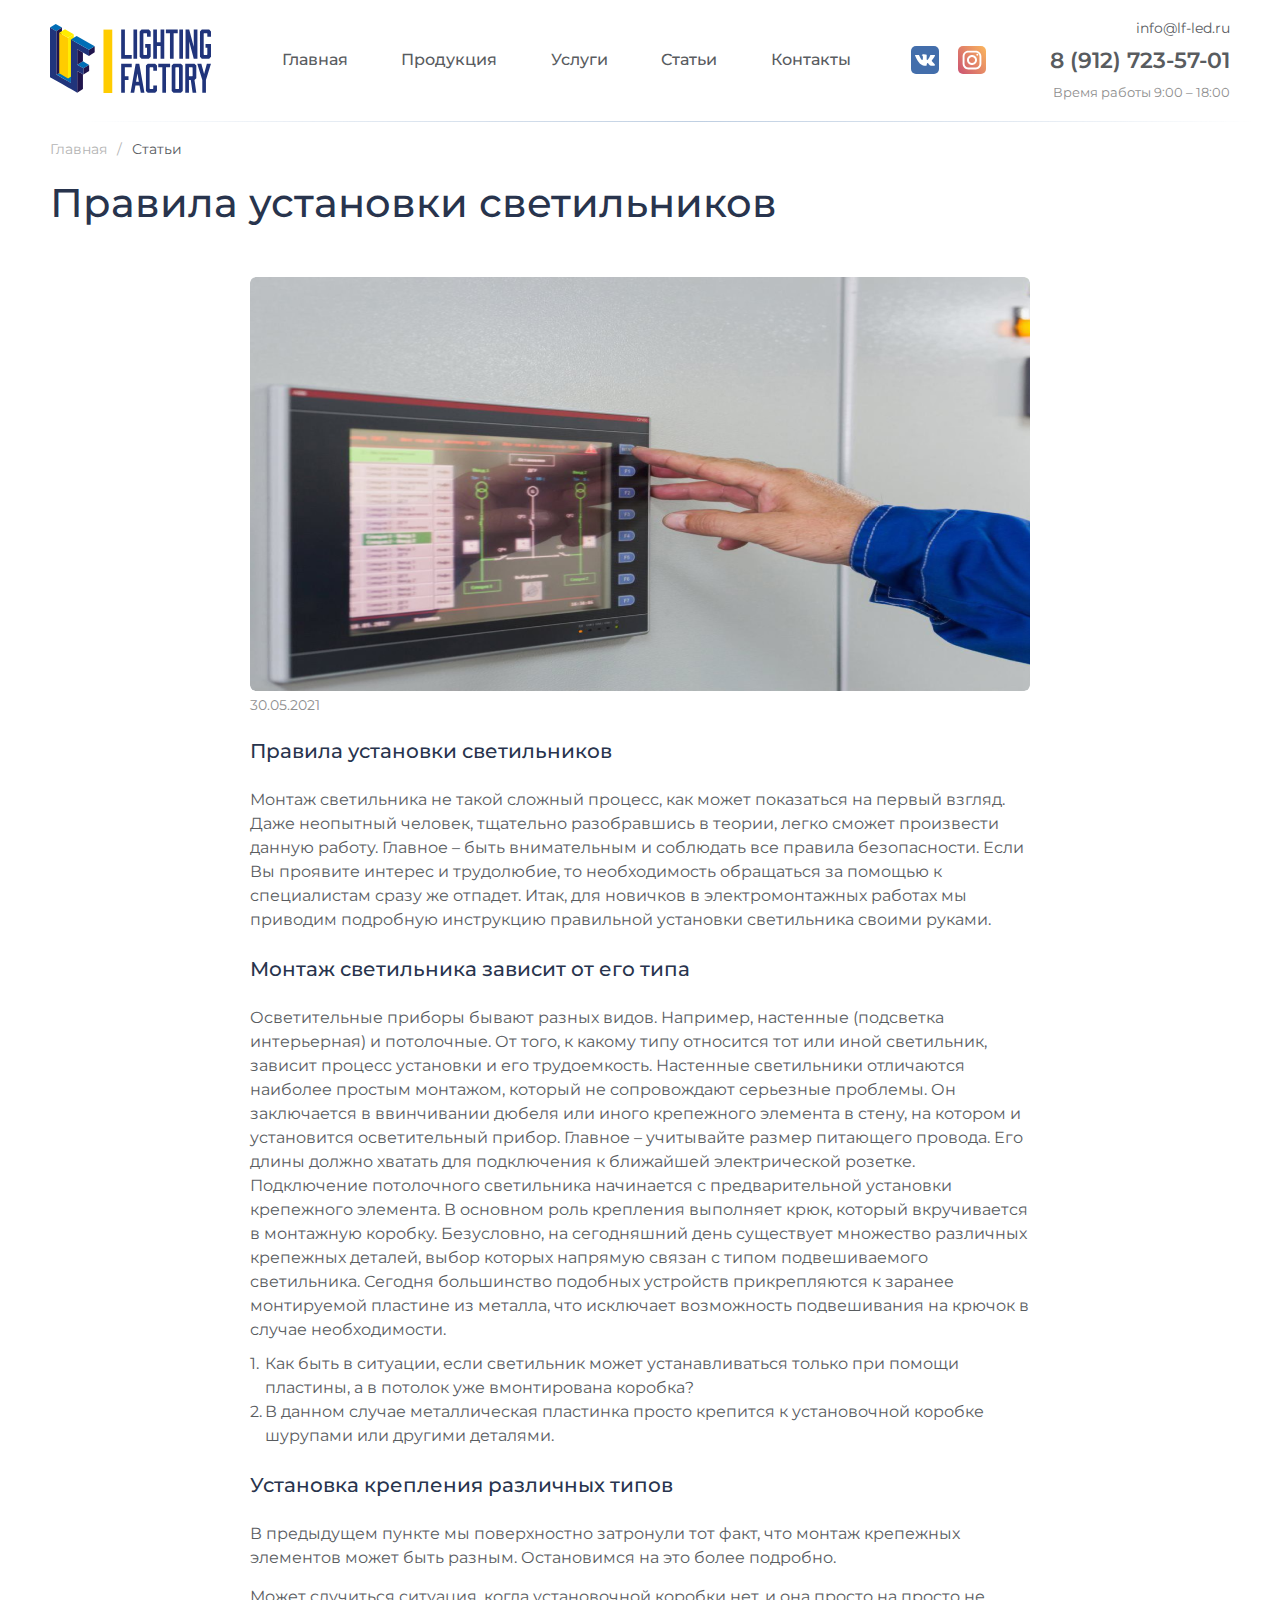
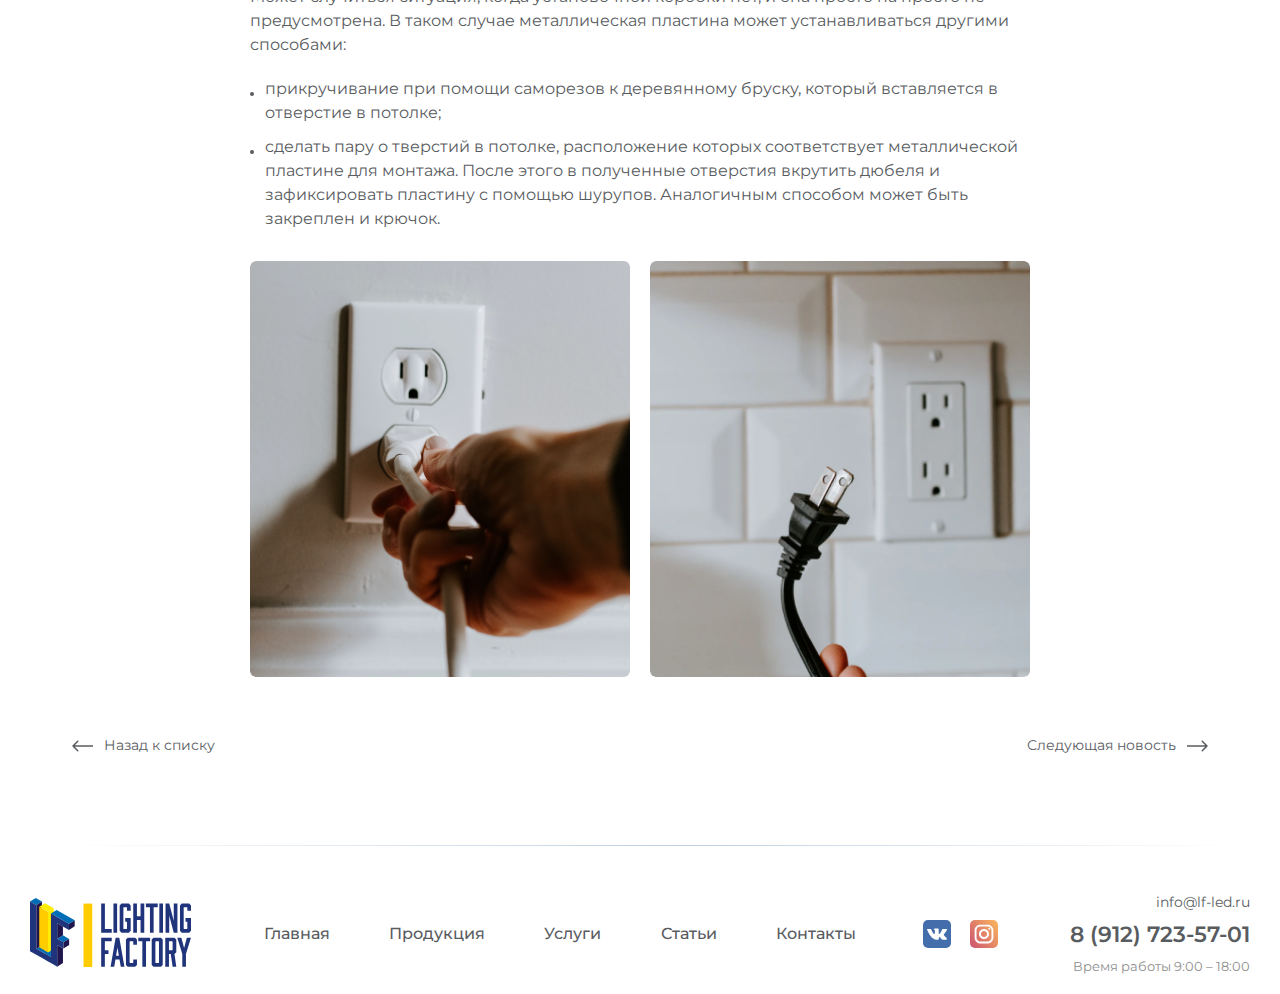
==== commit 482ee5e2: "dasdsa" ====
--- a/article.html
+++ b/article.html
@@ -14,10 +14,12 @@
     <body>
         <header>
             <div class="header-wrap wrap">
-                <picture class="header-logo-desctop">
-                    <source media="(min-width: 768px)" srcset="image/header/header-logo-desctop.svg">
-                    <img src="image/header/header-logo-mobile.svg">
-                </picture>
+                <a class="header-index-link" href="index.html">
+                    <picture class="header-logo-desctop">
+                        <source media="(min-width: 768px)" srcset="image/header/header-logo-desctop.svg">
+                        <img src="image/header/header-logo-mobile.svg">
+                    </picture>
+                </a>
                 <nav class="header-navigation header-navigation--close">
                     <picture class="header-logo header-mobile-none">
                         <source media="(min-width: 768px)" srcset="image/header/header-logo-desctop.svg">
@@ -25,7 +27,7 @@
                     </picture>
                     <ul class="header-bavigation__list">
                         <li class="header-navigation__item"><a class="header-navigation__item--link" href="index.html">Главная</a></li>
-                        <li class="header-navigation__item"><a class="header-navigation__item--link" href="product.html">Продукция</a></li>
+                        <li class="header-navigation__item"><a class="header-navigation__item--link" href="products.html">Продукция</a></li>
                         <li class="header-navigation__item"><a class="header-navigation__item--link" href="services.html">Услуги</a></li>
                         <li class="header-navigation__item"><a class="header-navigation__item--link" href="articles.html">Статьи</a></li>
                         <li class="header-navigation__item"><a class="header-navigation__item--link" href="contacts.html">Контакты</a></li>
@@ -41,17 +43,9 @@
                     </div>
                 </nav>
                 <a href="#" class="header-call--mobile header-mobile-none"></a> 
-                <button class="header-open--nav header-mobile-none">
-                    <input type="checkbox" id="checkbox1" class="checkbox1 visuallyHidden">
-                    <label for="checkbox1">
-                        <div class="hamburger hamburger1">
-                            <span class="bar bar1"></span>
-                            <span class="bar bar2"></span>
-                            <span class="bar bar3"></span>
-                            <span class="bar bar4"></span>
-                        </div>
-                    </label>
-                </button>             
+                <button class="header__toggle">
+
+                </button>               
             </div>
         </header> 
         <main>
@@ -102,10 +96,13 @@
                     <a class="next-link" href="#">Следующая новость</a>
                 </div>
             </section>
+            <div class="modal-show">
+    
+            </div>
         </main>
         <footer class="footer" style="z-index: 1;">
             <div class="header-wrap wrap footer-wrap wrap">
-                <a href="index.html">
+                <a class="footer-link" href="index.html">
                     <picture class="header-logo-desctop footer-logo">
                         <source media="(min-width: 768px)" srcset="image/header/header-logo-desctop.svg">
                         <img src="image/footer/logo-mobile-footer.svg">
@@ -131,10 +128,6 @@
                 </nav>     
             </div>
         </footer>
-        <script src="https://api-maps.yandex.ru/2.1/?apikey=e1d12f77-c3d9-40bc-bcd0-ac6e558860db&lang=ru_RU" type="text/javascript"></script>
-        <script src="https://unpkg.com/swiper/swiper-bundle.min.js"></script>
-        <script src="https://ajax.googleapis.com/ajax/libs/jquery/2.2.0/jquery.min.js"></script>
-        <script src="js/mask.js "></script>
         <script src="js/script.js"></script>
     </body>
 </html>
--- a/style/style.css
+++ b/style/style.css
@@ -13,6 +13,7 @@
     justify-content: space-between;
     flex-direction: column;
     min-height: 100vh;
+    position: relative;
 }
 
 main {
@@ -124,8 +125,11 @@
     background-color: #FFFFFF;
     padding-top: 10px;
     padding-bottom: 30px;
-    z-index: 3;
+    z-index: 10;
     transition: all 0.6s;
+    padding-left: 10px;
+    padding-right: 10px;
+    padding-top: 15px;
 }
 
 @media(max-width: 968px) {
@@ -179,6 +183,7 @@
     line-height: 20px;
     text-align: center;
     display: block;
+    color: #595C5F;
 }
 
 .headar-social {
@@ -259,7 +264,7 @@
     background-repeat: no-repeat;
     background-position: center;
     margin-left: auto;
-    margin-right: 10%;
+    margin-right: 15%;
     margin-top: 5px;
 }
 
@@ -274,7 +279,74 @@
 .header-open--nav {
     background-color: inherit;
     height: 30px;
-}
+    z-index: 10;
+}
+
+.header__toggle {
+    position: absolute;
+    width: 30px;
+    height: 14px;
+    background-color: transparent;
+    background-image: linear-gradient(#fff 5px, #383C3F 5px, #383C3F 8px, #fff 8px);
+    border: none;
+    outline: none;
+    display: block;
+    cursor: pointer;
+    right: 10px;
+    top: calc(50% - 5px);
+    z-index: 11;
+  }
+  @media(min-width: 968px){ 
+    .header__toggle {
+        display: none;
+    }
+  }
+
+  
+  .header__toggle::before {
+    content: "";
+    position: absolute;
+    display: block;
+    width: 30px;
+    height: 3px;
+    background-color: #383C3F;
+    transition: transform 0.2s ease-in 0.2s, top 0.2s linear;
+    bottom: 0px;
+    left: 0;
+    border-radius: 6px;
+  }
+  
+  .header__toggle::after {
+    content: "";
+    position: absolute;
+    display: block;
+    width: 30px;
+    height: 3px;
+    background-color: #383C3F;
+    transition: transform 0.2s ease-in 0.2s, top 0.2s linear;
+    top: -1px;
+    left: 0;
+    border-radius: 6px;
+  }
+  .header__toggle--opened.header__toggle {
+    position: absolute;
+    width: 30px;
+    height: 24px;
+    background-image: none;
+    right: 10px;
+  }
+  
+  .header__toggle--opened.header__toggle::before {
+    transform: rotate(-45deg);
+    top: 11px;
+    transition: top 0.2s linear, transform 0.2s ease-in 0.2s;
+  }
+  
+  .header__toggle--opened.header__toggle::after {
+    transform: rotate(45deg);
+    top: 11px;
+    transition: top 0.2s linear, transform 0.2s ease-in 0.2s;
+  }
 .visuallyHidden {
     position: absolute; 
     overflow: hidden; 
@@ -885,8 +957,10 @@
 .map-contacts {
     width: 100%;
     height: 296px;
-    background-color: red;
     margin-top: 30px;
+    border: 3px solid #FFEB0C;
+    box-sizing: border-box;
+    border-radius: 6px;
 }
 
 @media(min-width: 800px) {
@@ -939,6 +1013,7 @@
     }
     .footer-wrap {
         display: flex;
+        align-items: flex-start;
     }
     .footer-bavigation__list {
         display: flex;
@@ -964,6 +1039,12 @@
         margin-left: auto;
         margin-right: 45px;
         margin-top: 40px;
+    }
+}
+
+@media(max-width: 660px) { 
+    .footer-wrap {
+        align-items: center;
     }
 }
 
@@ -2047,4 +2128,946 @@
 .header-link {
     display: block;
     margin-right: 6%;
+}
+
+.footer-link {
+    margin-right: 6%;
+}
+
+/*страница продукта*/
+.product {
+    padding-bottom: 60px;
+}
+
+@media(min-width: 768px) { 
+    .product {
+        padding-bottom: 90px;
+    }
+}
+.product-categoru__header {
+    font-weight: 600;
+    font-size: 16px;
+    line-height: 20px;
+    color: #28344D;
+    box-sizing: border-box;
+    padding-top: 12px;
+    padding-bottom: 12px;
+    padding-left: 10px;
+    padding-right: 12px;
+    width: 100%;
+    background: #fff;
+    border-radius: 6px 6px 6px 6px;
+    cursor: pointer;
+}
+
+.header-open {
+    background: #326CB2;
+    color: #fff;
+    border-radius: 6px 6px 0px 0px;
+}
+
+.product-categoru {
+    width: 100%;
+}
+
+@media(min-width: 768px) { 
+    .product-categoru {
+        width: 280px;
+    }
+}
+
+.product-categoru-block {
+    border: 1px solid #E5E5E5;
+    box-shadow: 0px 0px 9px rgba(0, 0, 0, 0.1);
+    border-radius: 6px;
+}
+
+.product-categoru-block:not(:nth-child(1)) {
+    margin-top: 5px;
+}
+
+@media(min-width: 768px) { 
+    .product-categoru-block:not(:nth-child(1)) {
+        margin-top: 20px;
+    }
+}
+
+/*CSS ДЛЯ РАСКРЫТИЯ КАТЕГОРИИЙ*/
+
+.product-subcategory__list {
+    height: auto;
+    max-height: 0;
+    transition: all 0s linear;
+    overflow: hidden;  
+}
+
+.link-active + .product-subcategory__list--active {
+    max-height: 1000px;
+    transition: all 2s linear;
+}
+
+.product-categoru__list {
+    height: auto;
+    max-height: 0;
+    transition: all 0s ease-out;
+    overflow: hidden;   
+}
+
+.header-open + .product-categoru__list--active {
+    max-height: 1000px;
+    transition: all 2s linear;
+}
+/*рАСКРЫТИЕ КАТЕГОРИЙ КОНЕЦ*/
+
+@media(min-width: 768px) { 
+    .product-categoru__header {
+        padding-top: 20px;
+        padding-bottom: 20px;
+        padding-left: 20px;
+        padding-right: 12px;  
+    }
+}
+
+.product-categoru__link {
+    font-weight: 500;
+    font-size: 14px;
+    line-height: 17px;
+    color: #326CB2;
+    display: block;
+    box-sizing: border-box;
+    padding-top: 12px;
+    padding-bottom: 12px;
+    padding-left: 10px;
+    padding-right: 10px;
+    width: 100%;
+    cursor: pointer;
+    background-color: #fff;
+    position: relative;
+}
+
+.product-categoru__link::before {
+    position: absolute;
+    content: '';
+    width: 15px;
+    height: 15px;
+    background-image: url('../image/production/categories-strech.svg');
+    background-repeat: no-repeat;
+    background-position: center;
+    background-size: contain;
+    right: 18px;
+    top: 10px;
+}
+
+.product-categoru__link:hover {
+    background: #F2F5F9;
+}
+
+.link-active {
+    background: #F2F5F9;
+}
+
+@media(min-width: 768px) { 
+    .product-categoru__link {
+        padding-left: 20px;
+    }
+}
+
+.product-subcategory__link {
+    font-weight: 500;
+    font-size: 14px;
+    line-height: 17px;
+    color: #595959;
+    padding: 12px 25px;
+    padding-right: 10px;
+    display: block;
+    box-sizing: border-box;
+    cursor: pointer;
+    position: relative;
+}
+
+@media(min-width: 768px) { 
+    .product-subcategory__link {
+        padding-left: 44px;
+    }
+}
+
+.product-subcategory__link::before {
+    position: absolute;
+    content: '';
+    width: 3px;
+    height: 3px;
+    left: 16px;
+    top: 18px;
+    background-color: #595959;
+    border-radius: 100%;
+}
+
+@media(min-width: 768px) { 
+    .product-subcategory__link::before {
+        left: 33px;
+        top: 19px;
+    }
+}
+
+.product-content {
+    margin-top: 60px;
+}
+
+@media(min-width: 768px) { 
+    .product-content {
+        margin-top: 0px;
+    }
+}
+
+.product-content__text {
+    margin-top: 28px;
+}
+
+@media(min-width: 768px) { 
+    .product-content__text {
+        margin-top: 0px;
+    }
+}
+
+.product-content__img {
+    width: 100%;
+    height: auto;
+    max-width: 380px;
+    display: block;
+    margin: 0 auto;
+}
+
+.product-content__text--header {
+    font-weight: 500;
+    font-size: 20px;
+    line-height: 24px;
+    text-align: center;
+    color: #28344D;
+}
+
+@media(min-width: 768px) { 
+    .product-content__text--header {
+        font-size: 25px;
+        line-height: 30px;
+        text-align: left;
+    }
+}
+
+.product-content__text--subtitle {
+    font-size: 13px;
+    line-height: 150%;
+    text-align: center;
+    color: #595C5F;
+    margin-top: 15px;
+}
+
+@media(min-width: 768px) { 
+    .product-content__text--subtitle {
+        font-size: 13px;
+        line-height: 150%;
+        text-align: center;
+        color: #595C5F;
+        font-size: 16px;
+        margin-top: 25px;
+        text-align: left;
+    }
+}
+
+@media(min-width: 768px) { 
+    .product {
+        display: grid;
+        grid-template-columns: 280px 1fr;
+        gap: 20px;
+    }
+}
+
+@media(min-width: 1220px) { 
+    .product-content__description {
+        display: flex;
+    }
+
+    .product-content__text {
+        padding-left: 19px;
+    }
+}
+
+.product-specifications__item--name {
+    font-weight: 400;
+    font-size: 14px;
+    line-height: 17px;
+    display: flex;
+    color: #595C5F;
+}
+
+.product-specifications__item--description {
+    font-weight: 500;
+    font-size: 14px;
+    line-height: 17px;
+    display: flex;
+    color: #28344D;
+}
+
+.product-specifications__list {
+    border-radius: 6px;
+    border: 1px solid #F2F2F2;
+    margin-top: 20px;
+}
+
+.product-specifications {
+    margin-top: 60px;
+}
+
+@media(min-width: 768px) { 
+    .product-specifications {
+        margin-top: 90px;
+    }
+}
+
+.product-specifications__item {
+    background: #F2F5F9;
+    padding: 10px;
+    box-sizing: border-box;
+}
+
+.product-specifications__item:nth-child(2n) {
+    background: #FFFFFF;
+}
+
+@media(min-width: 360px) { 
+    .product-specifications__item {
+        display: flex;
+        justify-content: space-between;
+    }  
+}
+
+@media(min-width: 768px) { 
+    .product-specifications__item {
+        padding: 14px 20px;
+    }  
+}
+
+.product-specifications__header {
+    font-weight: 600;
+    font-size: 14px;
+    line-height: 150%;
+    color: #28344D;
+    position: relative;
+    padding-left: 40px;
+}
+
+.product-specifications__header::before {
+    position: absolute;
+    content: '';
+    width: 30px;
+    height: 35px;
+    left: 0;
+    top: -10px;
+    background-image: url('../image/production/header-befere.svg');
+    background-position: center;
+    background-repeat: no-repeat;
+}
+
+@media(min-width: 768px) { 
+    .product-specifications__header {
+        font-size: 20px; 
+        padding-left: 47px;
+    }
+
+    .product-specifications__header::before { 
+        top: -3px;
+    }
+}
+
+.product-models__item {
+    display: grid;
+    grid-template-columns: 1fr 1fr 1fr 1fr 1fr;
+    box-sizing: border-box;
+}
+
+.product-models__item {
+    padding: 21px 50px;
+    border-bottom: 1px solid #E5E5E5;
+}
+
+.product-models__item:nth-child(1) {
+    background-color: #F2F5F9;
+}
+
+
+.product-models__item--header {
+    font-weight: 600;
+    font-size: 13px;
+    line-height: 16px;
+    color: #595C5F;
+}
+
+.product-models__item--header-subtitle {
+    display: none;
+}
+
+.product-models__list {
+    box-sizing: border-box;
+    border: 1px solid #E5E5E5;
+    border-radius: 6px;
+}
+
+.product-models__item--buttton {
+    padding: 15px;
+    border: 1px solid #28344D;
+    box-sizing: border-box;
+    border-radius: 6px;
+    background-color: inherit;
+    font-family: 'Montserrat', sans-serif;
+    color: #28344D;
+    font-weight: 500;
+    font-size: 16px;
+    line-height: 20px;  
+    display: block; 
+    margin-left: auto;
+}
+
+.product-models {
+    padding-bottom: 60px;
+}
+
+@media(min-width: 768px) { 
+    .product-models {
+        padding-bottom: 90px;
+    }
+}
+
+.product-models--header {
+    font-weight: 600;
+    font-size: 14px;
+    line-height: 150%;
+    text-align: center;
+    color: #28344D;
+    margin-bottom: 26px;
+}
+
+@media(min-width: 768px) { 
+    .product-models--header {
+        font-size: 20px;
+        margin-bottom: 20px;
+    }
+}
+
+@media(max-width: 910px) { 
+    .product-models {
+        width: 100%;
+        overflow-y: hidden;
+    }    
+    .product-models__list {
+        width: 910px;
+        overflow: hidden;   
+    }
+}
+
+@media(max-width: 576px) { 
+    .product-models__list {
+        width: 560px;  
+    }
+    .product-models__list {
+        display: flex; 
+    }
+
+    .product-models__item {
+        display: flex;
+        flex-direction: column;
+        padding: 0;
+        background-color: #F2F5F9;
+    }
+
+    .product-models__item:nth-child(2n) {
+        background-color: #fff;
+    }
+
+    .product-models__item--text ,
+    .product-models__item--header {
+        padding: 15px;
+    }
+
+    .product-models__item--header {
+        padding-top: 14px;
+    }
+
+    .product-models__item--buttton {
+        padding: 10px;
+        border: 1px solid #28344D;
+        box-sizing: border-box;
+        border-radius: 6px;
+        background-color: inherit;
+        font-family: 'Montserrat', sans-serif;
+        color: #28344D;
+        font-weight: 500;
+        font-size: 14px;
+        line-height: 20px;   
+    }
+}
+
+
+@media(min-width: 768px) { 
+    .product-models__item--header {
+        font-size: 18px;
+        line-height: 22px;
+    }
+
+    .product-models__item--header-subtitle {
+        font-weight: normal;
+        font-size: 10px;
+        line-height: 150%;
+        color: #8F8F8F;
+        display: block;
+    }
+}
+
+.product-page-img {
+    width: 100%;
+     height: auto;
+     max-width: 380px;
+}
+
+.product-modal {
+    padding-bottom: 60px;
+}
+
+@media(min-width: 768px) { 
+    .product-modal {
+        padding-bottom: 90px;
+    }  
+}
+
+.product-modal__content--wrap {
+    max-width: 380px;
+    margin: 0 auto;
+}
+
+.product-page-container {
+    border: 1px solid #F2F5F9;
+    box-sizing: border-box;
+    border-radius: 6px;
+}
+
+@media(min-width: 768px) { 
+    .product-modal {
+        display: grid;
+        grid-template-columns: 280px 1fr;
+        gap: 20px;
+    }    
+
+    .product-modal__content--wrap {
+        margin: 0;
+    }
+}
+.product-modal__content__wtf {
+    margin-top: 60px;
+}
+@media(min-width: 768px) { 
+    .product-modal__content__wtf {
+        margin-top: 0;
+    }    
+}
+@media(min-width: 880px) { 
+    .product-modal__content__wtf {
+        display: flex;
+    }    
+}
+
+.product-page-img,
+.product-page-img--min {
+    object-fit: cover;
+}
+.product-page-min-container {
+    margin-top: 20px;
+}
+
+.product-page-min-wrapper {
+    padding-top: 5px;
+    padding-left: 5px;
+    padding-bottom: 5px;
+}
+@media(min-width: 768px) { 
+    .product-modal__content--text {
+        margin-left: 20px;
+    }    
+}
+
+
+.product-modal__content--text-header {
+    font-weight: 500;
+    font-size: 20px;
+    line-height: 24px;
+    color: #28344D;
+    margin-top: 20px;
+}
+
+@media(min-width: 768px) { 
+    .product-modal__content--text-header {
+        font-size: 25px;
+        line-height: 30px;     
+    }   
+}
+
+@media(min-width: 880px) { 
+    .product-modal__content--text-header {
+        margin-top: 0;
+    }  
+}
+
+.product-modal__content--text--subtitle {
+    font-weight: 500;
+    font-size: 16px;
+    line-height: 20px;
+    color: #28344D;
+    margin-top: 25px;
+}
+
+.product-modal__content--text--item {
+    font-weight: 400;
+    font-size: 16px;
+    line-height: 150%;
+    color: #595C5F;
+    margin-top: 15px;
+    padding-left: 15px;
+    position: relative;
+}
+
+.product-modal__content--text--item::before {
+    position: absolute;
+    content: '';
+    width: 4px;
+    height: 4px;
+    background-color: #595C5F;
+    border-radius: 100%;
+    left: 0;
+    top: 10px;
+}
+
+.product-modal__content--text--price span {
+    font-weight: 400;
+    font-size: 14px;
+    line-height: 150%;
+    color: #595C5F;
+    margin-top: 20px;
+    display: block;
+}
+
+.product-modal__content--text--price p {
+    font-weight: 600;
+    font-size: 25px;
+    line-height: 150%;
+    color: #28344D;
+    margin-top: 5px;
+}
+
+.product-modal--button {
+    width: 300px;
+    background: #FFEB0C;
+    box-shadow: 0px 2px 0px #F5A950;
+    border-radius: 6px;
+    padding-top: 16px;
+    padding-bottom: 16px;
+    font-weight: 500;
+    font-size: 16px;
+    line-height: 20px;
+    color: #595C5F;
+    font-family: 'Montserrat', sans-serif;
+    margin-top: 25px;
+}
+@media(min-width: 880px) { 
+    .product-modal--button {
+        width: 100%;
+    }  
+}
+
+@media(min-width: 1000px) { 
+    .product-modal--button {
+        width: 300px;
+    }  
+}
+
+.product-modal-note--item {
+    font-weight: normal;
+    font-size: 14px;
+    line-height: 150%;
+    color: #595C5F;
+    padding-left: 15px;
+    position: relative;
+}
+
+.product-modal-note--item::before {
+    position: absolute;
+    content: '';
+    width: 6px;
+    height: 6px;
+    background-color: #595C5F;
+    border-radius: 100%;
+    left: 0;
+    top: 8px;
+}
+
+.product-modal-note--item:not(:nth-child(1)) {
+    margin-top: 10px;
+}
+
+@media(min-width: 768px) { 
+    .product-modal-note--item {
+        font-size: 16px;
+    }
+}
+
+.product-modal-note--header {
+    font-weight: 600;
+    font-size: 14px;
+    line-height: 150%;
+    color: #28344D;
+    padding-left: 47px;
+    position: relative;
+}
+
+.product-modal-note--header::before {
+    position: absolute;
+    content: '';
+    width: 32px;
+    height: 32px;
+    background-image: url('../image/production/note.svg');
+    background-position: center;
+    background-repeat: no-repeat;
+    background-size: contain;
+    left: 0;
+    top: -10px;
+}
+
+@media(min-width: 768px) { 
+    .product-modal-note--header::before {
+        top: -3px;
+    }
+}
+
+.product-modal-note {
+    margin-top: 60px;
+}
+
+@media(min-width: 768px) { 
+    .product-modal-note {
+        margin-top: 90px;
+    }
+}
+
+.product-modal-note--list {
+    margin-top: 20px;
+}
+
+
+@media(min-width: 768px) { 
+    .product-modal-note--header {
+        font-size: 20px;
+        line-height: 150%;
+    }
+}
+
+
+/*POPUP*/
+.wrap-form {
+    max-width: 380px;
+    background: #FFFFFF;
+    border: 1px solid #E5E5E5;
+    box-shadow: 0px 0px 9px rgba(0, 0, 0, 0.1);
+    border-radius: 6px;
+    box-sizing: border-box;
+    padding: 20px;
+    z-index: 10;
+    position: fixed;
+    top: 50%;
+    left: 50%;
+    transform: translate(-50%, -50%);
+    display: none;
+}
+
+@media(max-width: 600px) { 
+    .wrap-form {
+        width: 300px;
+    }
+}
+
+.wrap-form--active {
+    display: block;
+}
+
+.modal-show {
+    position: absolute;
+    width: 100%;
+    height: 100%;
+    top: 0;
+    left: 0;
+    background: rgba(255, 255, 255, 0.8);
+    z-index: 9;
+    display: none;
+}
+
+.modal-show--active {
+    display: block;
+}
+
+.application-form--input {
+    background: #FFFFFF;
+    box-shadow: inset 0px 0px 14px rgba(0, 0, 0, 0.1);
+    border-radius: 6px;
+    font-size: 16px;
+    line-height: 150%;
+    color: #B4B4B4;
+    padding-bottom: 14px;
+    padding-left: 10px;
+    padding-right: 10px;
+    padding-top: 14px;
+    border: none;
+    outline: none;
+    width: 100%;
+    box-sizing: border-box;
+}
+
+.application-form--input:not(:nth-child(1)) {
+    margin-top: 15px;
+}
+
+.application-form--input::placeholder {
+    font-size: 16px;
+    line-height: 150%;
+    color: #B4B4B4;
+}
+
+.application-form--submit {
+    width: 100%;
+    background: #FFEB0C;
+    box-shadow: 0px 2px 0px #F5A950;
+    border-radius: 6px;
+    padding-top: 16px;
+    padding-bottom: 16px;
+    margin-top: 15px;
+}
+
+.application-form--header {
+    font-weight: 500;
+    font-size: 25px;
+    line-height: 30px;
+    text-align: center;
+    color: #595C5F;
+    margin-bottom: 25px;
+}
+
+.wrap-form--close {
+    position: absolute;
+    content: '';
+    top: 20px;
+    right: 20px;
+    width: 10px;
+    height: 10px;
+    background-image: url('../image/close.png');
+    background-position: center;
+    background-repeat: no-repeat;
+    cursor: pointer;
+    transition: all 0.5s;
+}   
+
+.wrap-form--close:hover {
+    transform: rotate(90deg);
+}  
+
+/*Успешная отправка*/
+
+.modal-successful-sending-header {
+    font-weight: 500;
+    font-size: 20px;
+    line-height: 25px;
+    text-align: center;
+    color: #595C5F;
+}
+
+@media(min-width: 768px) { 
+    .modal-successful-sending-header {
+        font-size: 25px;
+        line-height: 30px;
+    }
+}
+
+.modal-successful-sending-text {
+    font-weight: 400;
+    font-size: 14px;
+    line-height: 120%;
+    text-align: center;
+    color: #8F8F8F;
+    margin-top: 20px;
+}
+
+@media(min-width: 768px) { 
+    .modal-successful-sending-text {
+        font-size: 16px;
+        line-height: 150%;
+        margin-top: 25px;
+    }
+}
+
+.modal-successful-sending-buitton {
+    width: 270px;
+    display: block;
+    margin: 0 auto;
+    padding-top: 16px;
+    padding-bottom: 16px;
+    background: #FFEB0C;
+    box-shadow: 0px 2px 0px #F5A950;
+    border-radius: 6px;
+    font-family: 'Montserrat', sans-serif;
+    font-weight: 500;
+    font-size: 16px;
+    line-height: 20px;
+    color: #595C5F;
+    margin-top: 35px;
+}
+
+.modal-successful-sending {
+    position: fixed;
+    max-width: 380px;
+    padding: 40px 20px;
+    box-sizing: border-box;
+    top: 50%;
+    left: 50%;
+    transform: translate(-50%, -50%);
+    background: #FFFFFF;
+    box-shadow: 0px 0px 24px rgba(40, 52, 77, 0.2);
+    border-radius: 6px;
+    z-index: 10;
+    display: none;
+}
+
+.modal-successful-sending--active {
+    display: block;
+}
+
+@media(min-width: 768px) { 
+    .modal-successful-sending {
+        padding: 80px 20px;
+    }
+}
+
+.modal-successful-sending--close {
+    position: absolute;
+    content: '';
+    width: 15px;
+    height: 15px;
+    top: 22px;
+    right: 22px;
+    background-image: url('../image/close.png');
+    background-position: center;
+    background-repeat: no-repeat;
+    cursor: pointer;
+    transition: all 0.5s;
+}
+
+.modal-successful-sending--close:hover {
+    transform: rotate(90deg);
+}
+
+.header-index-link {
+    display: flex;
+    margin-right: 6%;
 }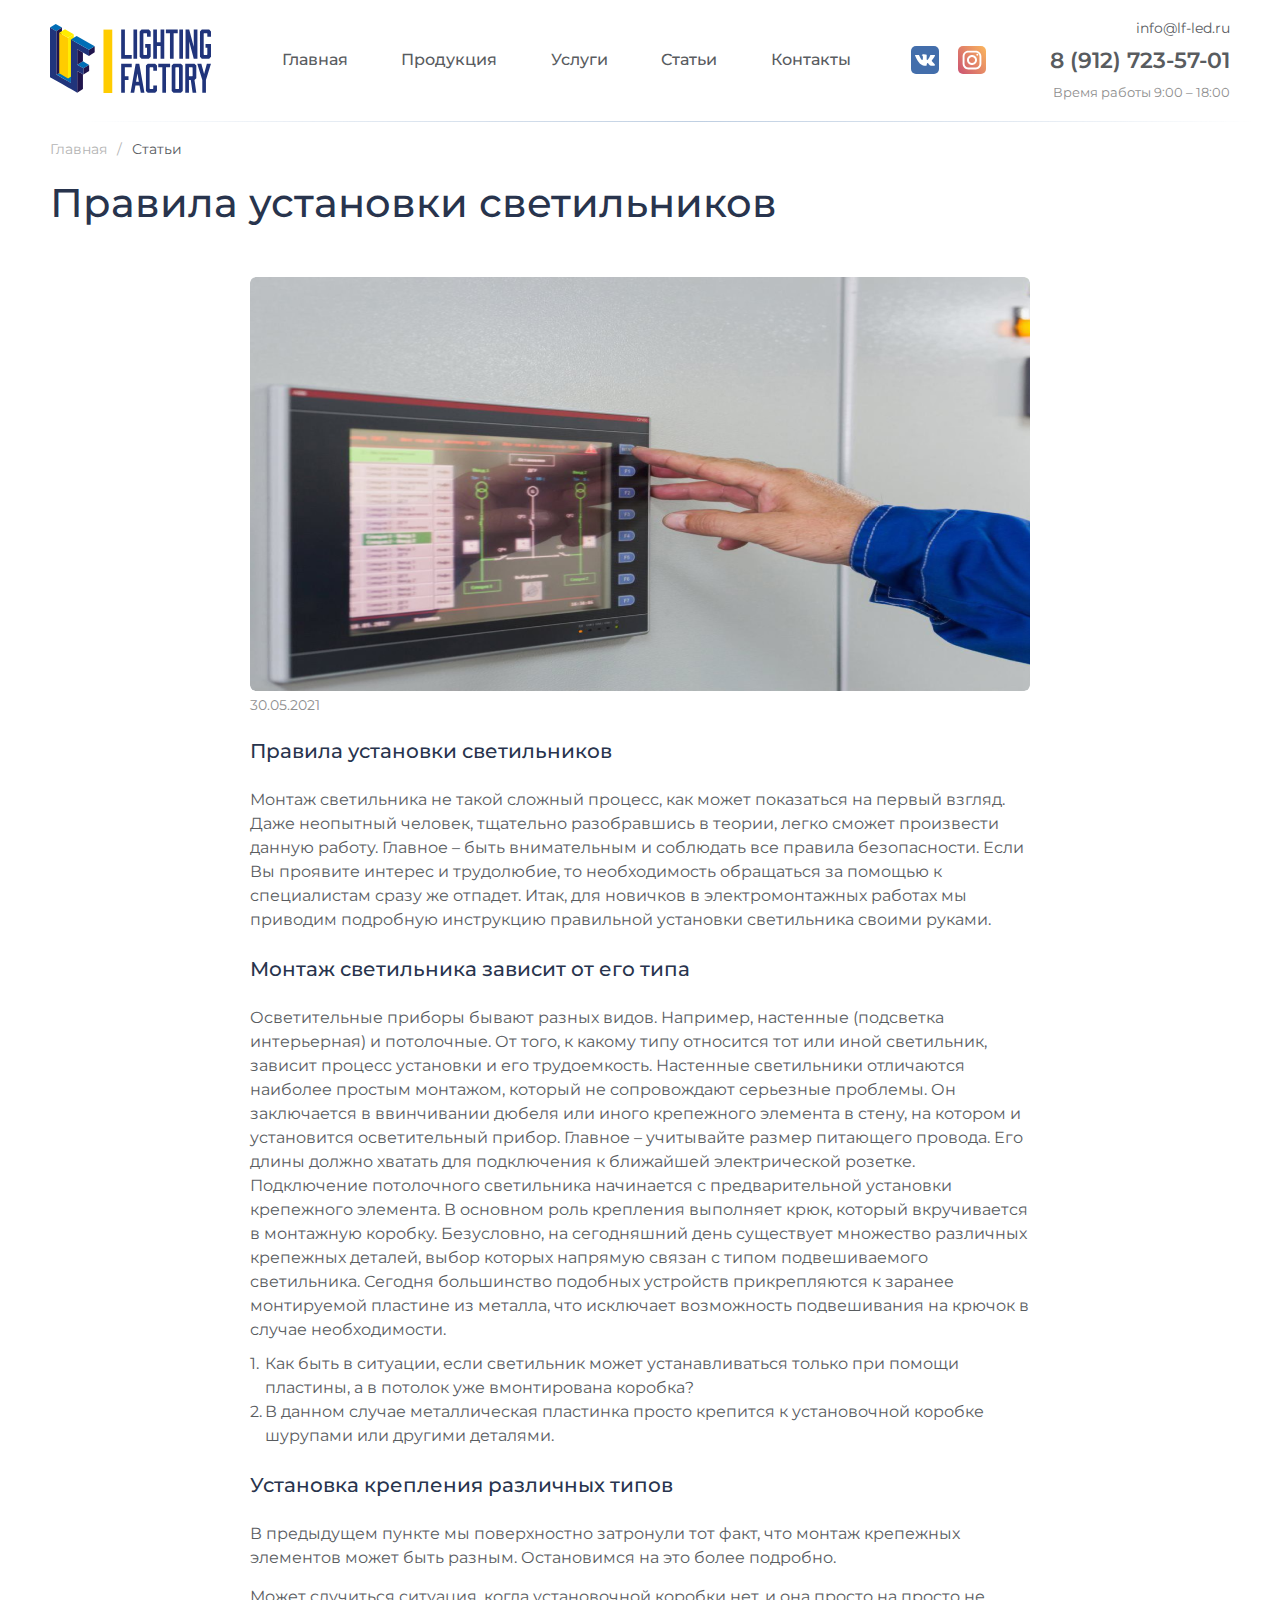
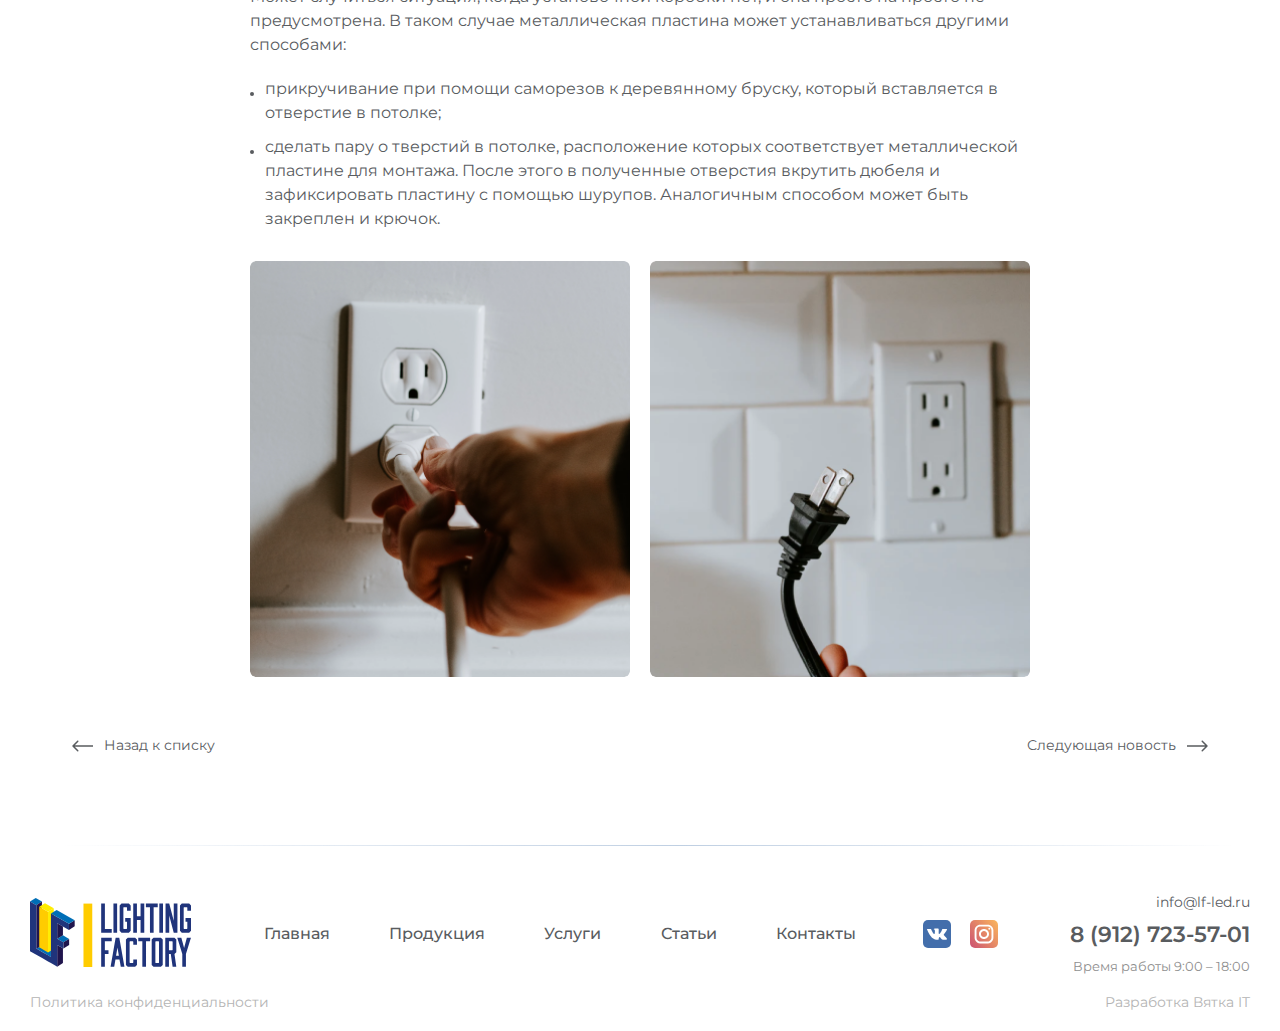
==== commit f7ae87de: "sada d" ====
--- a/article.html
+++ b/article.html
@@ -127,6 +127,10 @@
                     </div>
                 </nav>     
             </div>
+            <div class="copurating wrap">
+                <a class="politicu-conf" href="#">Политика конфиденциальности</a>
+                <a class="devoloper" href="https://vyatka-it.ru">Разработка Вятка IT</a>
+            </div>
         </footer>
         <script src="js/script.js"></script>
     </body>
--- a/style/style.css
+++ b/style/style.css
@@ -130,6 +130,7 @@
     padding-left: 10px;
     padding-right: 10px;
     padding-top: 15px;
+    box-sizing: border-box;
 }
 
 @media(max-width: 968px) {
@@ -1026,7 +1027,6 @@
         margin-top: 0;
     }
     .footer-logo {
-        margin-left: 30px;
         margin-bottom: auto;
     }
     .footer-contacts {
@@ -3070,4 +3070,40 @@
 .header-index-link {
     display: flex;
     margin-right: 6%;
+}
+
+.copurating {
+    margin-top: 40px;
+    display: flex;
+    flex-direction: column;
+    padding: 0;
+}
+
+.politicu-conf {
+    font-weight: 400;
+    font-size: 14px;
+    line-height: 17px;
+    text-align: center;
+    color: #B4B4B4;
+}
+
+.devoloper {
+    font-weight: normal;
+    font-size: 14px;
+    line-height: 17px;
+    text-align: center;
+    color: #B4B4B4;
+    margin-top: 20px;
+}
+
+@media(min-width: 660px) { 
+    .copurating {
+        flex-direction: row;
+        justify-content: space-between;
+        margin-top: 20px;
+    }
+
+    .devoloper {
+        margin-top: 0px;
+    }
 }